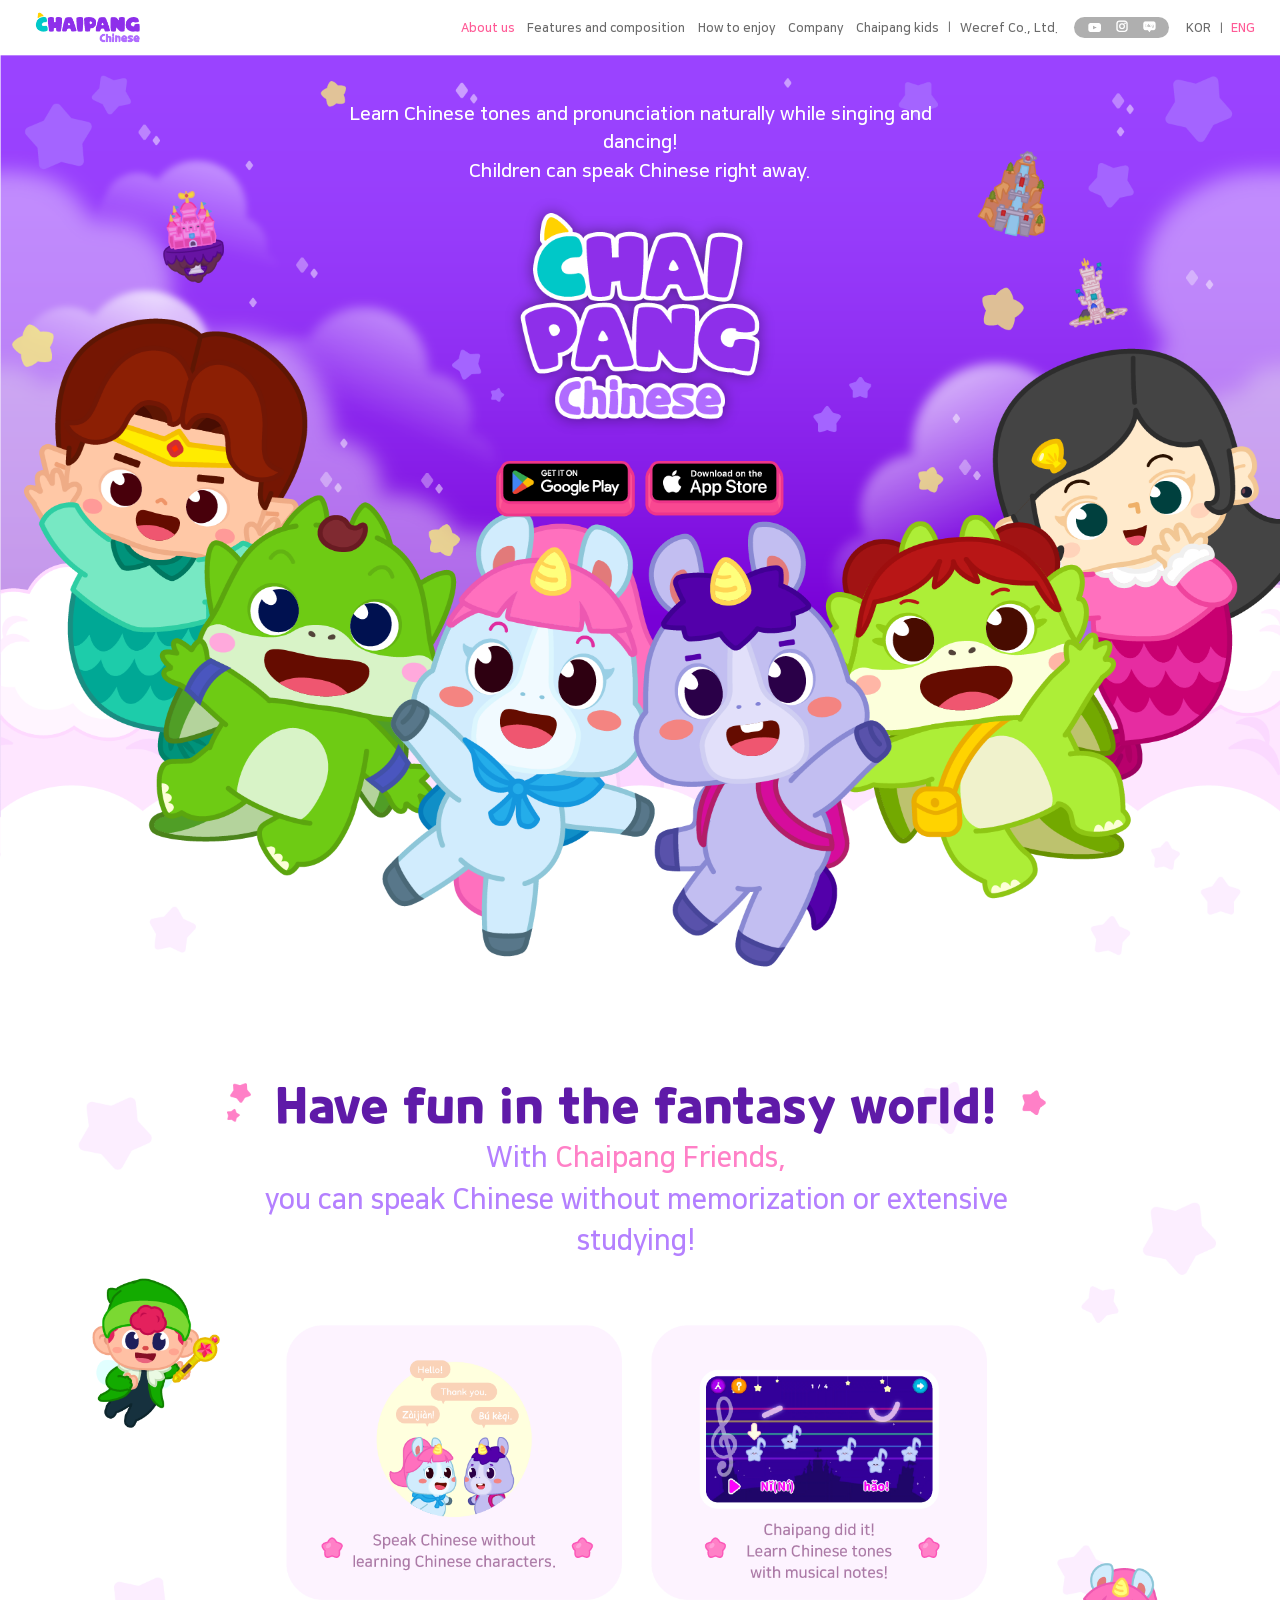
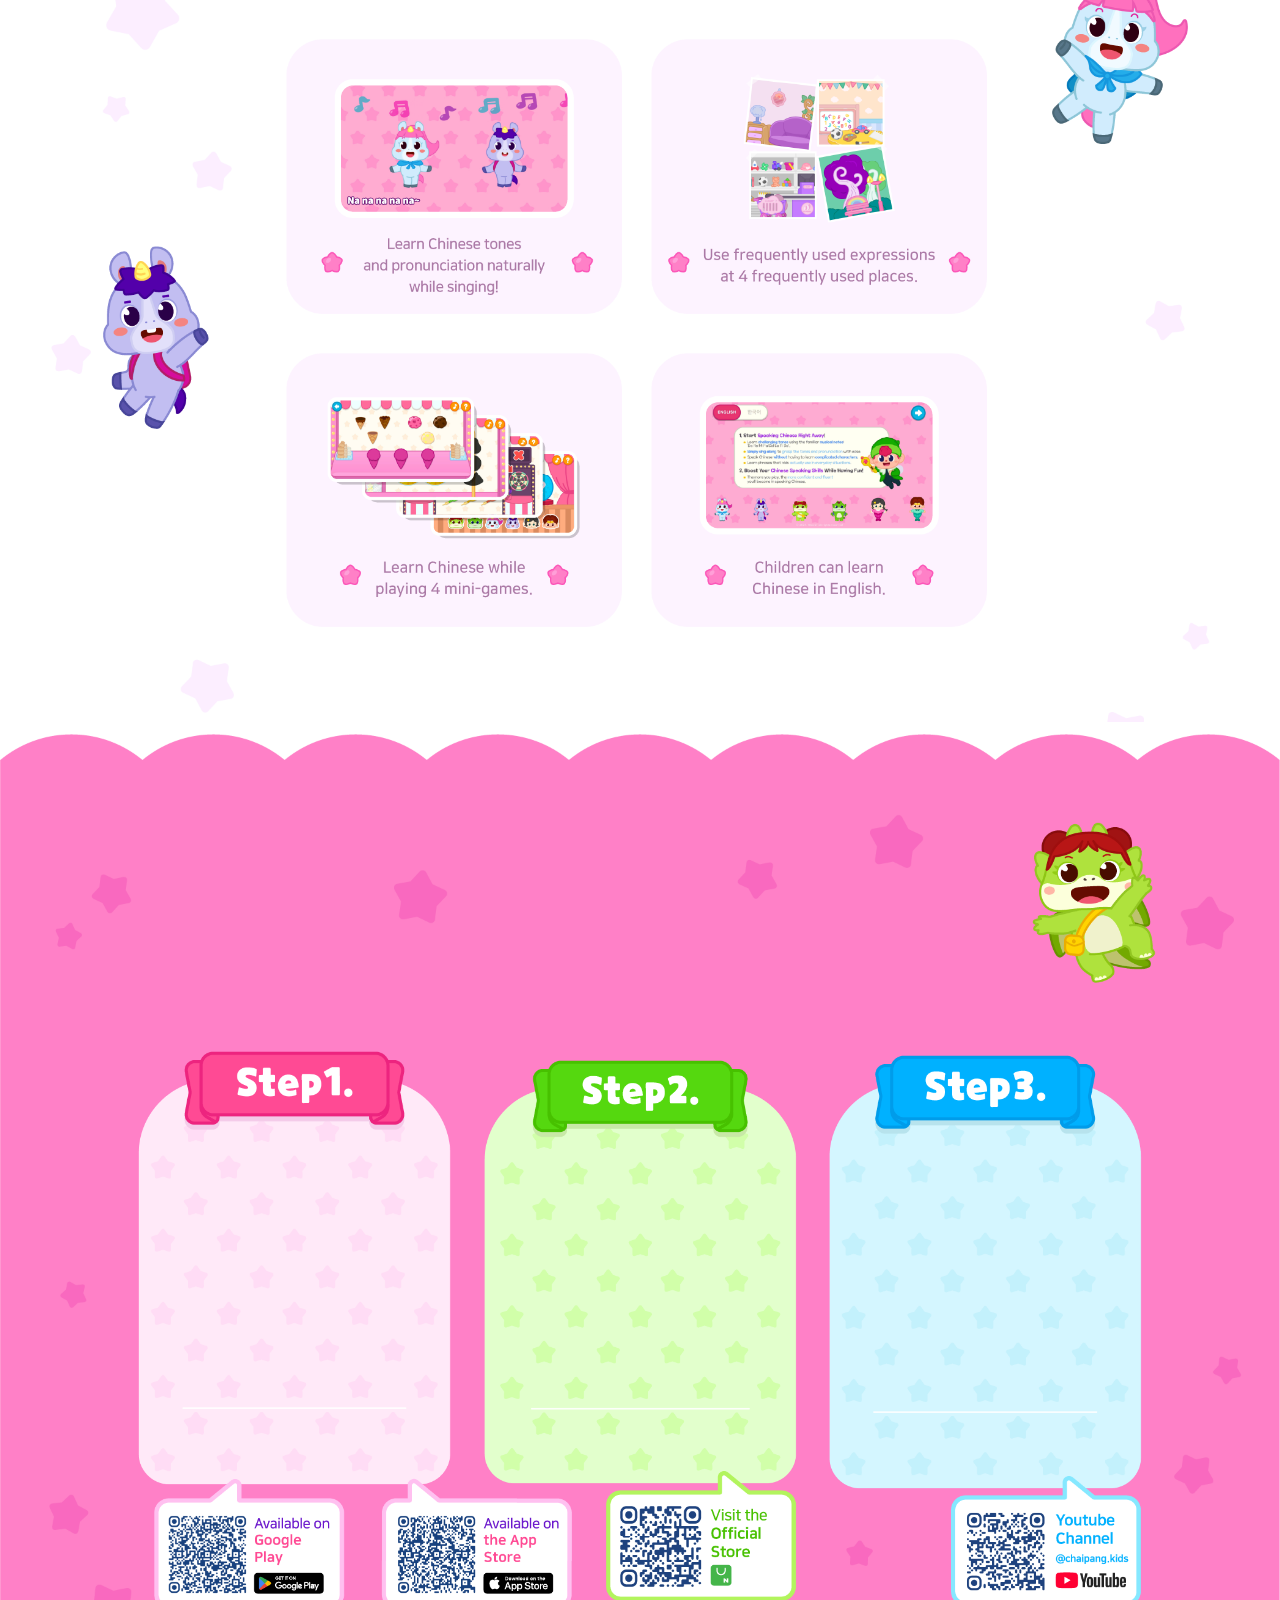
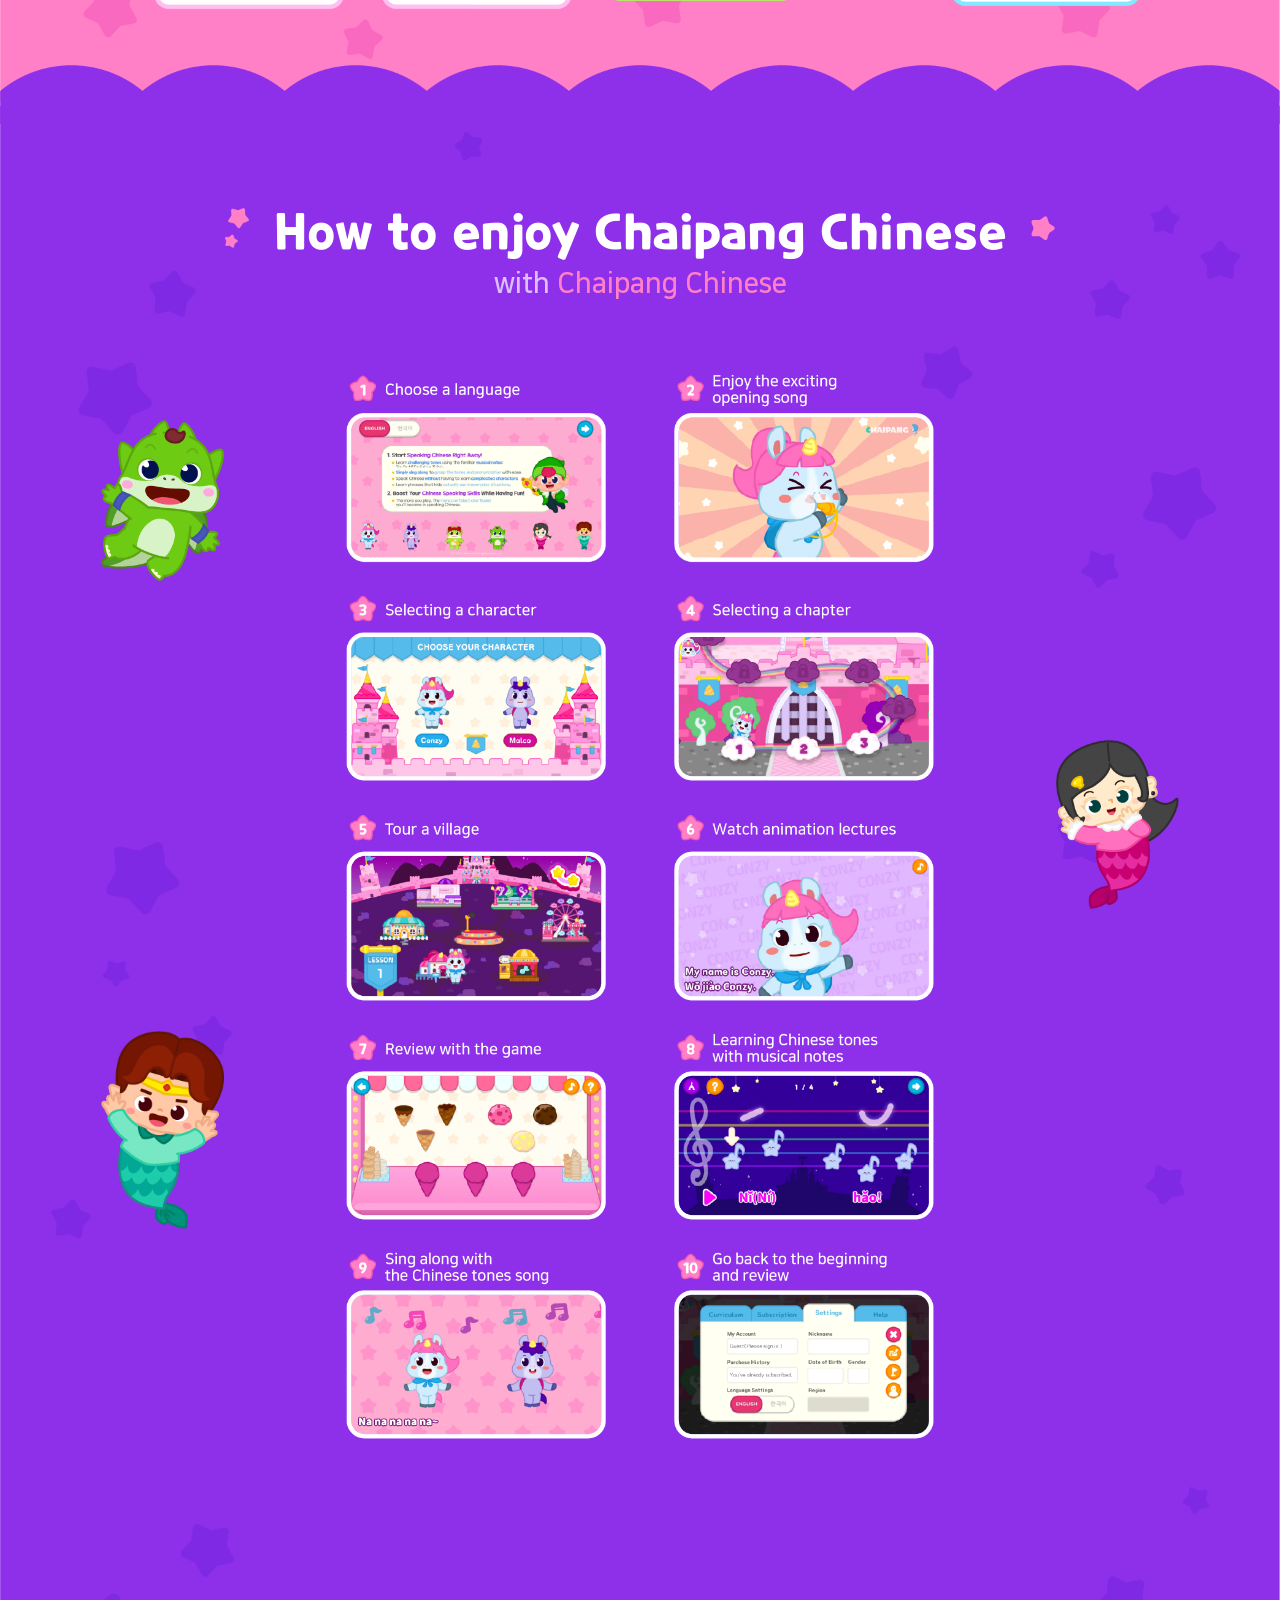
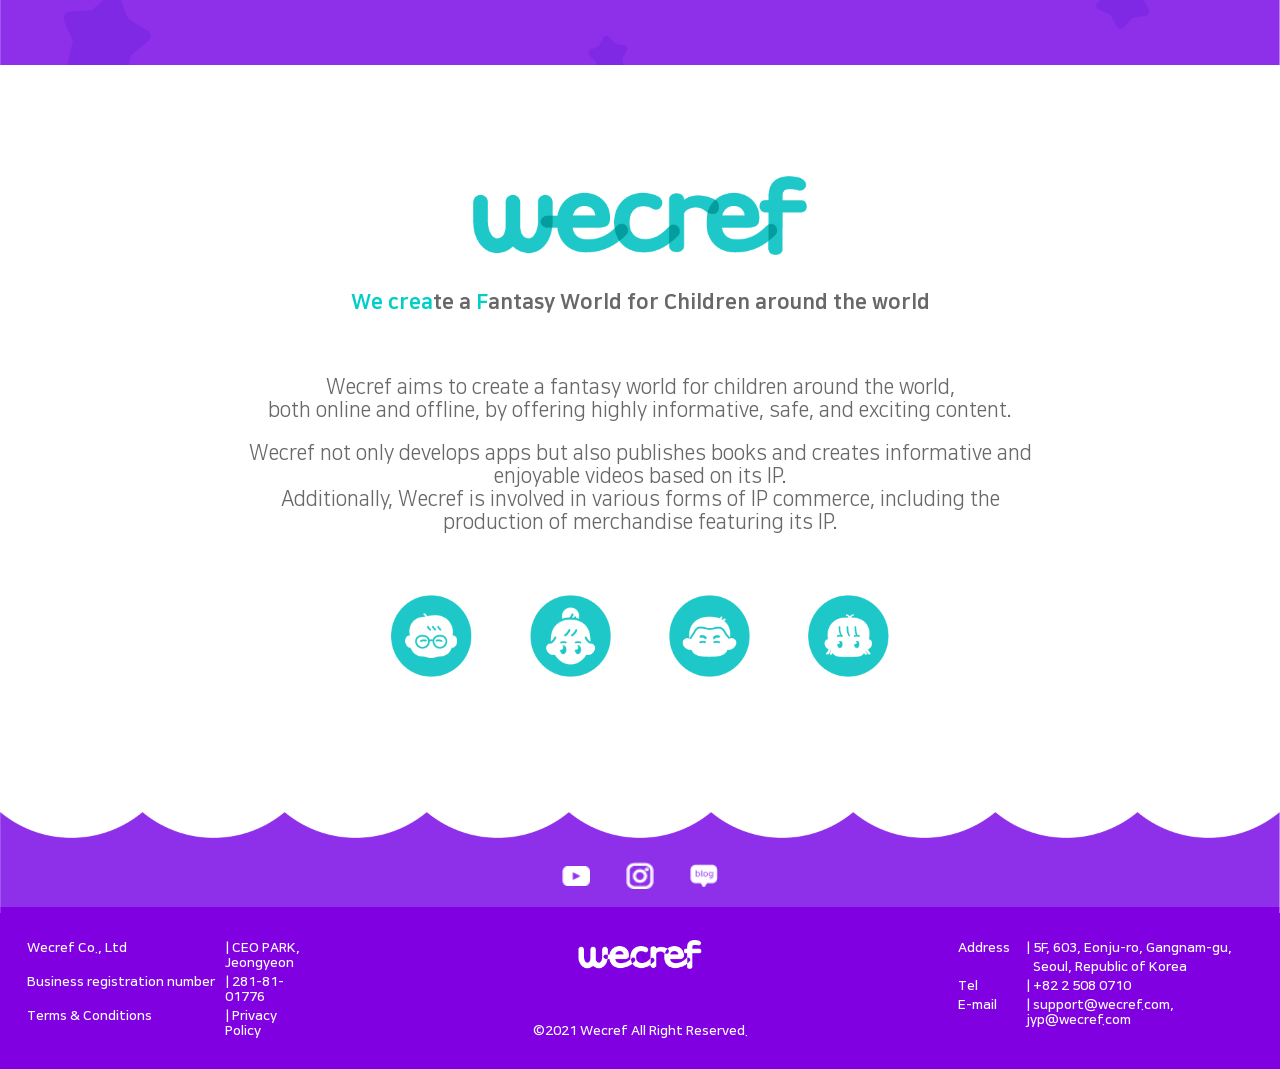
==== en_index.html @ 24b5e849 "[디자인] Step2,3 QR 이미지 추가" ====
<!DOCTYPE html>
<html lang="en">

<head>
  <meta charset="UTF-8">
  <meta name="viewport" content="width=device-width, initial-scale=1.0">
  <meta name="Description"
    content="Chaipang Chinese is a children's educational that children can learn Chinese on their own while playing, singing, and having fun with Chaipang friends in the Fantasy world of Chaipang. Chaipang Chinese allows your child to speak Chinese right away without memorizing and studying. Instead, learn the tone and pronunciation perfectly with songs and notes." />
  <meta name="author" content="K.Moon" />
  <meta name="publisher" content="Wecref" />
  <meta name="generator" content="Visual Studio Code" />
  <meta name="email" content="wecref.dev@gmail.com" />
  <meta name="date" content="2021-05-14T20:34:54+09:00" />
  <meta name="copyright" content="2021 Wecref Co., Ltd." />

  <!-- Open Graph 메타태그 -->
  <meta property="og:url" content="https://chinese.chaipangkids.com/" />
  <meta property="og:title" content="Chaipang Chinese" />
  <meta property="og:image" content="https://chinese.chaipangkids.com/shared/images/chars02.png" />
  <meta property="og:description"
    content="Chaipang Chinese is a children's educational that children can learn Chinese on their own while playing, singing, and having fun with Chaipang friends in the Fantasy world of Chaipang. Chaipang Chinese allows your child to speak Chinese right away without memorizing and studying. Instead, learn the tone and pronunciation perfectly with songs and notes." />
  <meta property="og:site_name" content="Chaipang Chinese" />
  <meta property="og:locale" content="en_US" />
  <meta property="og:image:width" content="1200" />
  <meta property="og:image:height" content="630" />
  <meta property="og:image:alt" content="차이팡 공유 썸네일" />

  <link rel="shortcut icon" type="image/png" href="shared/images/siteLogo.png" />
  <title>Chaipang Chinese</title>

  <link rel="stylesheet" href="./main.css" />
  <script type="module" src="./main.js"></script>
</head>

<body>
  <span id="menu-main"></span>
  <nav>
    <div class="nav-header">
      <a href="/" class="logo">
        <picture>
          <source srcset="./components/nav/images/siteNavLogo_en.webp" type="image/webp">
          <img src="./components/nav/images/siteNavLogo_en.png" alt="위크리프 로고" >
        </picture>
      </a>
      <button class="menu-toggle" aria-label="메뉴 토글">
        <img src="./components/nav/images/menu.svg" alt="메뉴 아이콘" />
      </button>
    </div>
    <div class="nav-body">
      <ul class="nav-menus">
        <li><a href="#menu-main">About us</a></li>
        <li><a href="#menu-features">Features and composition</a></li>
        <li><a href="#menu-how">How to enjoy</a></li>
        <li><a href="#menu-company">Company</a></li>
        <li><a href="https://chaipangkids.com/en_index.html">Chaipang kids</a></li>
        <li><a href="https://wecref.com/en_index.html">Wecref Co., Ltd.</a></li>
      </ul>
      <ul class="social-links">
        <li>
          <a href="https://www.youtube.com/channel/UCpsxCqG0PIUx75o36Si4ptA" target="_blank">
            <picture>
              <source srcset="./shared/images/youtubeLogo.webp" type="image/webp">
              <img src="./shared/images/youtubeLogo.png" alt="유튜브" >
            </picture>
          </a>
        </li>
        <li>
          <a href="https://www.instagram.com/chaipang.kids" target="_blank">
            <picture>
              <source srcset="./shared/images/instagramLogo.webp" type="image/webp">
              <img src="./shared/images/instagramLogo.png" alt="인스타그램" >
            </picture>
          </a>
        </li>
        <li>
          <a href="https://blog.naver.com/chaipang_kids" target="_blank">
            <picture>
              <source srcset="./shared/images/blogLogo.webp" type="image/webp">
              <img src="./shared/images/blogLogo.png" alt="블로그" >
            </picture>
          </a>
        </li>
      </ul>
      <ul class="language-selector">
        <li><a href="kr_index.html">KOR</a></li>
        <li><a href="en_index.html" class="active">ENG</a></li>
      </ul>
    </div>
  </nav>

  <div id="contents-main">
    <picture>
      <source srcset="./components/hero/images/banner_BG.webp" type="image/webp">
      <img src="./components/hero/images/banner_BG.png" alt="배너">
    </picture>
    <div class="info">
      <p class="description">
        Learn Chinese tones and pronunciation naturally while singing and dancing! <br>
        Children can speak Chinese right away.
      </p>
      <img class="bi" src="./components/hero/images/chinese_bi_en.png" alt="Chaipang Chinese">
      <div class="stores">
        <a href="https://play.google.com/store/apps/details?id=com.wecref.chaipang.chinese&hl=en&gl=kr" target="_blank">
          <picture>
            <source srcset="./components/hero/images/button_GooglePlay.webp" type="image/webp">
            <img src="./components/hero/images/button_GooglePlay.png" alt="구글 스토어 이미지">
          </picture>
        </a>
        <a href="https://apps.apple.com/us/app/%EC%B0%A8%EC%9D%B4%ED%8C%A1-%EC%A4%91%EA%B5%AD%EC%96%B4/id1570555582"
          target="_blank">
          <picture>
            <source srcset="./components/hero/images/button_AppStore.webp" type="image/webp">
            <img src="./components/hero/images/button_AppStore.png" alt="애플 스토어 이미지">
          </picture>
        </a>
      </div>
    </div>
  </div>


  <span id="menu-features"></span>
  <div class="contents-card">
    <picture class="bg">
      <source srcset="./components/section-features/images/BG_1.webp" type="image/webp">
      <img src="./components/section-features/images/BG_1.png" alt="배경">
    </picture>
    <div class="deco">
      <picture>
        <source srcset="./components/section-features/images/mico.webp" type="image/webp">
        <img src="./components/section-features/images/mico.png" alt="미코 이미지" class="mico">
      </picture>
      <picture>
        <source srcset="./components/section-features/images/malco.webp" type="image/webp">
        <img src="./components/section-features/images/malco.png" alt="말코 이미지" class="malco">
      </picture>
    </div>
    <div class="main">
      <div class="titleStar">
        <picture>
          <source srcset="./shared/images/pinkStar02.webp" type="image/webp">
          <img src="./shared/images/pinkStar02.png" alt="별 이미지" class="star">
        </picture>
        <h1 class="title indigoTxt">Have fun in the fantasy world!</h1>
        <picture>
          <source srcset="./shared/images/pinkStar01.webp" type="image/webp">
          <img src="./shared/images/pinkStar01.png" alt="별 이미지" class="star">
        </picture>
      </div>
      <div class="description mediumpurpleTxt">
        <p>
          With <span class="hotpinkTxt">Chaipang Friends,</span><br>
          you can speak Chinese without memorization or extensive studying!
        </p>
      </div>
      <div class="tutorial">
        <picture>
          <source srcset="./components/section-features/images/chaipang_friends_1_en.webp" type="image/webp">
          <img src="./components/section-features/images/chaipang_friends_1_en.png" alt="Chaipang Friends">
        </picture>
        <picture>
          <source srcset="./components/section-features/images/chaipang_friends_2_en.webp" type="image/webp">
          <img src="./components/section-features/images/chaipang_friends_2_en.png" alt="Chaipang Friends">
        </picture>
        <picture>
          <source srcset="./components/section-features/images/chaipang_friends_3_en.webp" type="image/webp">
          <img src="./components/section-features/images/chaipang_friends_3_en.png" alt="Chaipang Friends">
        </picture>
        <picture>
          <source srcset="./components/section-features/images/chaipang_friends_4_en.webp" type="image/webp">
          <img src="./components/section-features/images/chaipang_friends_4_en.png" alt="Chaipang Friends">
        </picture>
        <picture>
          <source srcset="./components/section-features/images/chaipang_friends_5_en.webp" type="image/webp">
          <img src="./components/section-features/images/chaipang_friends_5_en.png" alt="Chaipang Friends">
        </picture>
        <picture>
          <source srcset="./components/section-features/images/chaipang_friends_6_en.webp" type="image/webp">
          <img src="./components/section-features/images/chaipang_friends_6_en.png" alt="Chaipang Friends">
        </picture>
      </div>
    </div>
    <div class="deco">
      <picture>
        <source srcset="./shared/images/conzy.webp" type="image/webp">
        <img src="./shared/images/conzy.png" alt="콘지 이미지" class="conzy">
      </picture>
    </div>
  </div>


  <div class="contents-card studyBook">
    <picture>
      <source srcset="./components/section-studyBook/images/BG_2.webp" type="image/webp">
      <img src="./components/section-studyBook/images/BG_2.png" alt="배경">
    </picture>
    <div class="main">
      <picture>
        <source srcset="./components/section-how/images/dora.webp" type="image/webp">
        <img src="./components/section-how/images/dora.png" alt="도라 이미지" class="dora">
      </picture>
      <div class="tutorial">
        <div class="step-col">
          <picture>
            <source srcset="./components/section-studyBook/images/Step1.webp" type="image/webp">
            <img src="./components/section-studyBook/images/Step1.png" alt="Step 1">
          </picture>
          <div class="qr-row">
            <picture>
              <source srcset="./components/section-studyBook/images/step1_qr_1_en.webp" type="image/webp">
              <img src="./components/section-studyBook/images/step1_qr_1_en.png" alt="QR 1">
            </picture>
            <picture>
              <source srcset="./components/section-studyBook/images/step1_qr_2_en.webp" type="image/webp">
              <img src="./components/section-studyBook/images/step1_qr_2_en.png" alt="QR 2">
            </picture>
          </div>
        </div>
        <div class="step-col">
          <picture>
            <source srcset="./components/section-studyBook/images/Step2.webp" type="image/webp">
            <img src="./components/section-studyBook/images/Step2.png" alt="Step 2">
          </picture>
          <picture>
            <source srcset="./components/section-studyBook/images/step2_qr_en.webp" type="image/webp">
            <img src="./components/section-studyBook/images/step2_qr_en.png" alt="QR">
          </picture>
        </div>
        <div class="step-col">
          <picture>
            <source srcset="./components/section-studyBook/images/Step3.webp" type="image/webp">
            <img src="./components/section-studyBook/images/Step3.png" alt="Step 3">
          </picture>
          <picture>
            <source srcset="./components/section-studyBook/images/step3_qr_en.webp" type="image/webp">
            <img src="./components/section-studyBook/images/step3_qr_en.png" alt="QR">
          </picture>
        </div>
      </div>
    </div>
  </div>

  <span id="menu-how"></span>
  <div class="contents-card how">
    <picture class="bg">
      <source srcset="./components/section-how/images/BG_3.webp" type="image/webp">
      <img src="./components/section-how/images/BG_3.png" alt="배경">
    </picture>
    <div class="deco">
      <picture>
        <source srcset="./components/section-how/images/gon.webp" type="image/webp">
        <img src="./components/section-how/images/gon.png" alt="곤 이미지" class="gon">
      </picture>
      <picture>
        <source srcset="./components/section-friends/images/finn.webp" type="image/webp">
        <img src="./components/section-friends/images/finn.png" alt="finn 이미지" class="finn">
      </picture>
    </div>
    <div class="main">
      <div class="titleStar">
        <picture>
          <source srcset="./shared/images/pinkStar02.webp" type="image/webp">
          <img src="./shared/images/pinkStar02.png" alt="별 이미지" class="star">
        </picture>
        <h1 class="title indigoTxt">How to enjoy Chaipang Chinese</h1>
        <picture>
          <source srcset="./shared/images/pinkStar01.webp" type="image/webp">
          <img src="./shared/images/pinkStar01.png" alt="별 이미지" class="star">
        </picture>
      </div>
      <div class="description plumTxt">
        <p>
          with <span class="hotpinkTxt">Chaipang Chinese</span>
        </p>
      </div>
      <div class="tutorial">
        <picture>
          <source srcset="./components/section-how/images/how_to_1_en.webp" type="image/webp">
          <img src="./components/section-how/images/how_to_1_en.png" alt="튜토리얼 이미지">
        </picture>
        <picture>
          <source srcset="./components/section-how/images/how_to_2_en.webp" type="image/webp">
          <img src="./components/section-how/images/how_to_2_en.png" alt="튜토리얼 이미지">
        </picture>
        <picture>
          <source srcset="./components/section-how/images/how_to_3_en.webp" type="image/webp">
          <img src="./components/section-how/images/how_to_3_en.png" alt="튜토리얼 이미지">
        </picture>
        <picture>
          <source srcset="./components/section-how/images/how_to_4_en.webp" type="image/webp">
          <img src="./components/section-how/images/how_to_4_en.png" alt="튜토리얼 이미지">
        </picture>
        <picture>
          <source srcset="./components/section-how/images/how_to_5_en.webp" type="image/webp">
          <img src="./components/section-how/images/how_to_5_en.png" alt="튜토리얼 이미지">
        </picture>
        <picture>
          <source srcset="./components/section-how/images/how_to_6_en.webp" type="image/webp">
          <img src="./components/section-how/images/how_to_6_en.png" alt="튜토리얼 이미지">
        </picture>
        <picture>
          <source srcset="./components/section-how/images/how_to_7_en.webp" type="image/webp">
          <img src="./components/section-how/images/how_to_7_en.png" alt="튜토리얼 이미지">
        </picture>
        <picture>
          <source srcset="./components/section-how/images/how_to_8_en.webp" type="image/webp">
          <img src="./components/section-how/images/how_to_8_en.png" alt="튜토리얼 이미지">
        </picture>
        <picture>
          <source srcset="./components/section-how/images/how_to_9_en.webp" type="image/webp">
          <img src="./components/section-how/images/how_to_9_en.png" alt="튜토리얼 이미지">
        </picture>
        <picture>
          <source srcset="./components/section-how/images/how_to_10_en.webp" type="image/webp">
          <img src="./components/section-how/images/how_to_10_en.png" alt="튜토리얼 이미지">
        </picture>
      </div>
    </div>
    <div class="deco">
      <picture>
        <source srcset="./components/section-how/images/gabi.webp" type="image/webp">
        <img src="./components/section-how/images/gabi.png" alt="가비 이미지" class="gabi">
      </picture>
    </div>
  </div>



  <span id="menu-company"></span>
  <div class="wecref dimgrayTxt">
    <div class="title">
      <picture>
        <source srcset="./components/section-company/images/wecrefLogo01.webp" type="image/webp">
        <img src="./components/section-company/images/wecrefLogo01.png" alt="위크리프 로고">
      </picture>
      <p><span class="darkturquoiseTxt">We crea</span>te a <span class="darkturquoiseTxt">F</span>antasy
        World for
        Children around the world</p>
    </div>
    <div class="description">
      <p>
        Wecref aims to create a fantasy world for children around the world, <br>
        both online and offline, by offering highly informative, safe, and exciting content.
      </p>
      <p>
        Wecref not only develops apps but also publishes books and creates informative and <br>
        enjoyable videos based on its IP.
      </p>
      <p>
        Additionally, Wecref is involved in various forms of IP commerce, including the <br>
        production of merchandise featuring its IP.
      </p>
    </div>
    <div class="staff">
      <picture>
        <source srcset="./components/section-company/images/icon_04_hy.webp" type="image/webp">
        <img src="./components/section-company/images/icon_04_hy.png" alt="icon">
      </picture>
      <picture>
        <source srcset="./components/section-company/images/icon_01_jy.webp" type="image/webp">
        <img src="./components/section-company/images/icon_01_jy.png" alt="icon">
      </picture>
      <picture>
        <source srcset="./components/section-company/images/icon_02_kr.webp" type="image/webp">
        <img src="./components/section-company/images/icon_02_kr.png" alt="icon">
      </picture>
      <picture>
        <source srcset="./components/section-company/images/icon_03_is.webp" type="image/webp">
        <img src="./components/section-company/images/icon_03_is.png" alt="icon">
      </picture>
    </div>
  </div>

  <footer>
    <picture class="bg">
      <source srcset="./components/footer/images/BG_4.webp" type="image/webp">
      <img src="./components/footer/images/BG_4.png" alt="배경">
    </picture>
    <ul class="footer-links">
      <li>
        <a href="https://www.youtube.com/channel/UCpsxCqG0PIUx75o36Si4ptA" target="_blank">
          <picture>
            <source srcset="./shared/images/youtubeLogo.webp" type="image/webp">
            <img src="./shared/images/youtubeLogo.png" alt="유튜브 채널" />
          </picture>
        </a>
      </li>
      <li>
        <a href="https://www.instagram.com/chaipang.kids" target="_blank">
          <picture>
            <source srcset="./shared/images/instagramLogo.webp" type="image/webp">
            <img src="./shared/images/instagramLogo.png" alt="인스타그램 페이지" />
          </picture>
        </a>
      </li>
      <li>
        <a href="https://blog.naver.com/chaipang_kids" target="_blank">
          <picture>
            <source srcset="./shared/images/blogLogo.webp" type="image/webp">
            <img src="./shared/images/blogLogo.png" alt="네이버 블로그" />
          </picture>
        </a>
      </li>
    </ul>
    <div class="footer-info">
      <ul class="info-list">
        <li><span>Wecref Co., Ltd</span><span>| CEO PARK, Jeongyeon</span></li>
        <li><span>Business registration number</span><span>| 281-81-01776</span></li>
        <li><span>Terms & Conditions</span><span>| Privacy Policy</span></li>
      </ul>
      <ul class="info-list">
        <li>
          <picture>
            <source srcset="./components/footer/images/wecrefLogo.webp" type="image/webp">
            <img src="./components/footer/images/wecrefLogo.png" alt="위크리프 로고" />
          </picture>
        </li>
        <li>©2021 Wecref All Right Reserved.</li>
      </ul>
      <ul class="info-list">
        <li><span>Address</span><span>| 5F, 603, Eonju-ro, Gangnam-gu,</span></li>
        <li><span></span><span><span class="pipe">|</span> Seoul, Republic of Korea</span></li>
        <li><span>Tel</span><span>| +82 2 508 0710</span></li>
        <li><span>E-mail</span><span>| support@wecref.com, jyp@wecref.com</span></li>
      </ul>
    </div>
  </footer>
</body>

</html>
---- main.css ----
@charset "UTF-8";
@import url(shared/Font.css);
@import url(shared/Base.css);
@import url(components/nav/Nav.css);
@import url(components/hero/Hero.css);
@import url(components/section-features/Features.css);
@import url(components/section-how/How.css);
@import url(components/section-studyBook/StudyBook.css);
@import url(components/section-friends/Friends.css);
@import url(components/section-company/Company.css);
@import url(components/footer/Footer.css);
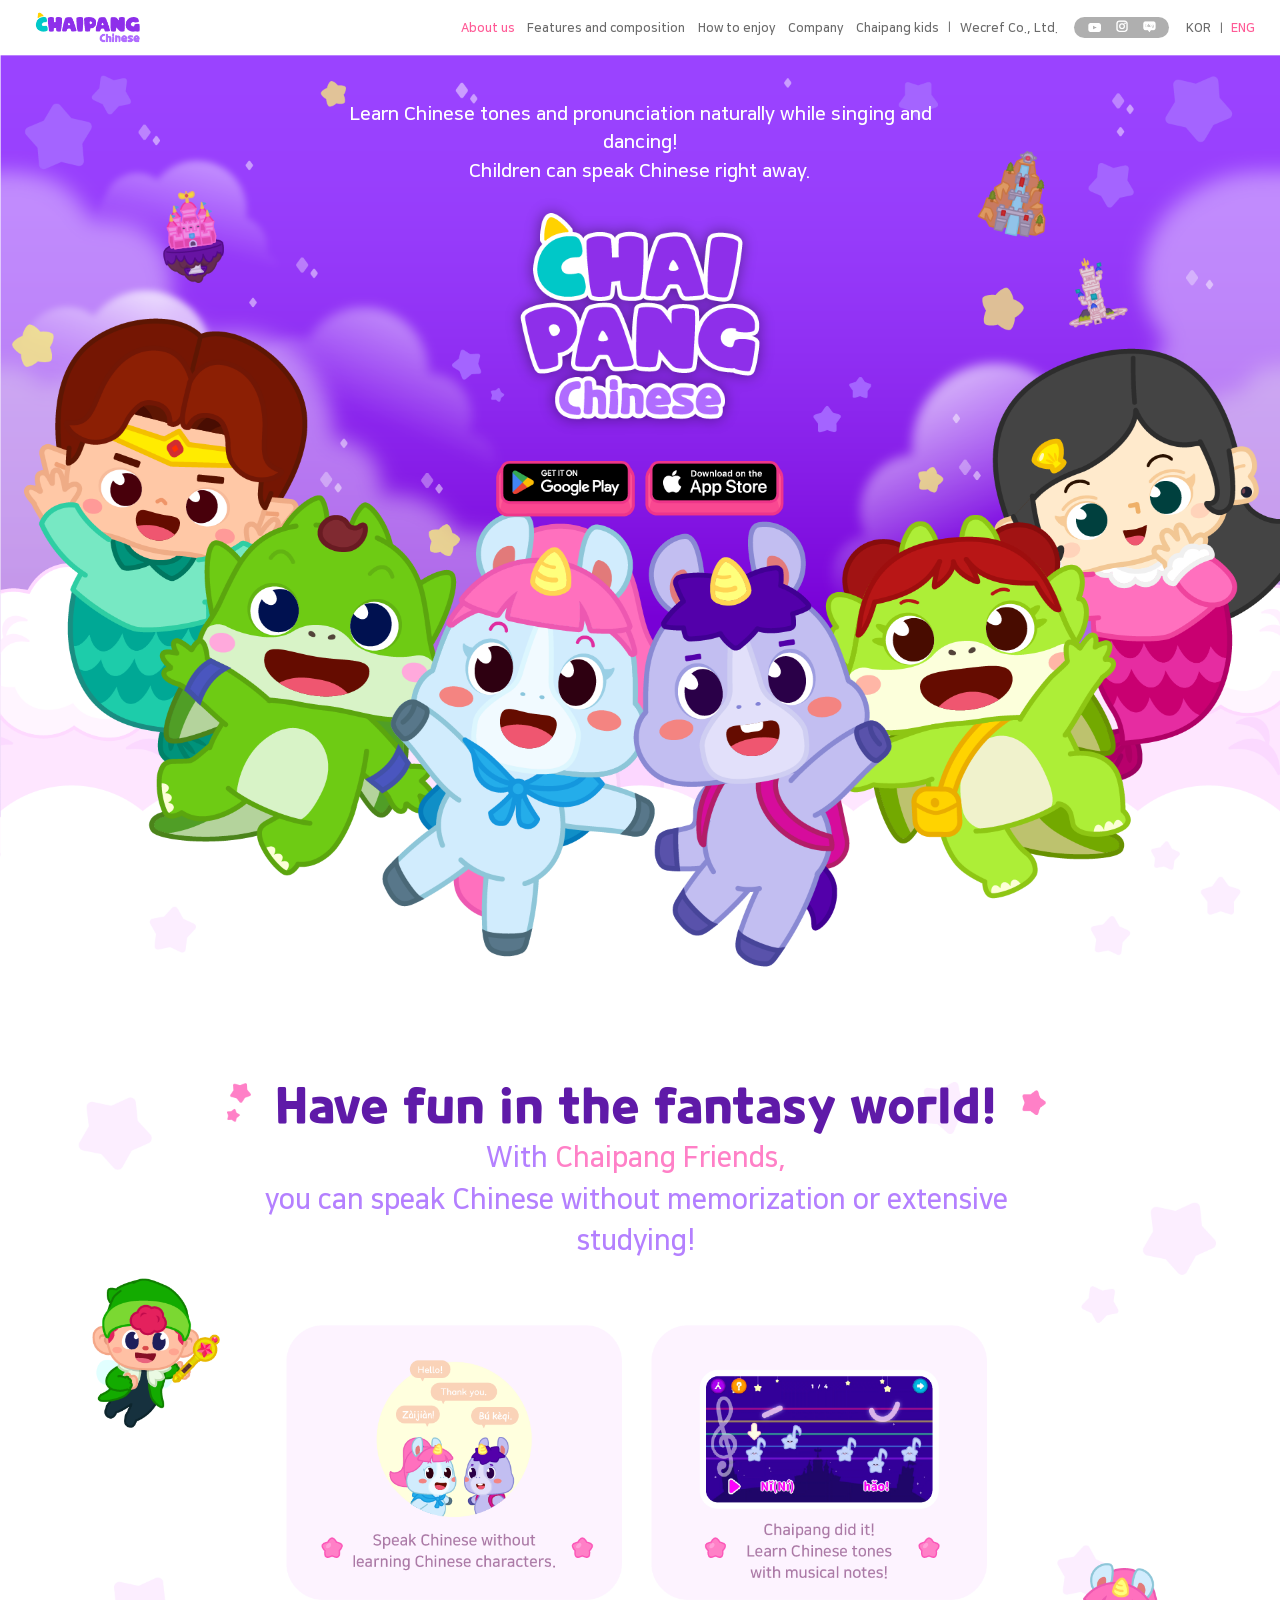
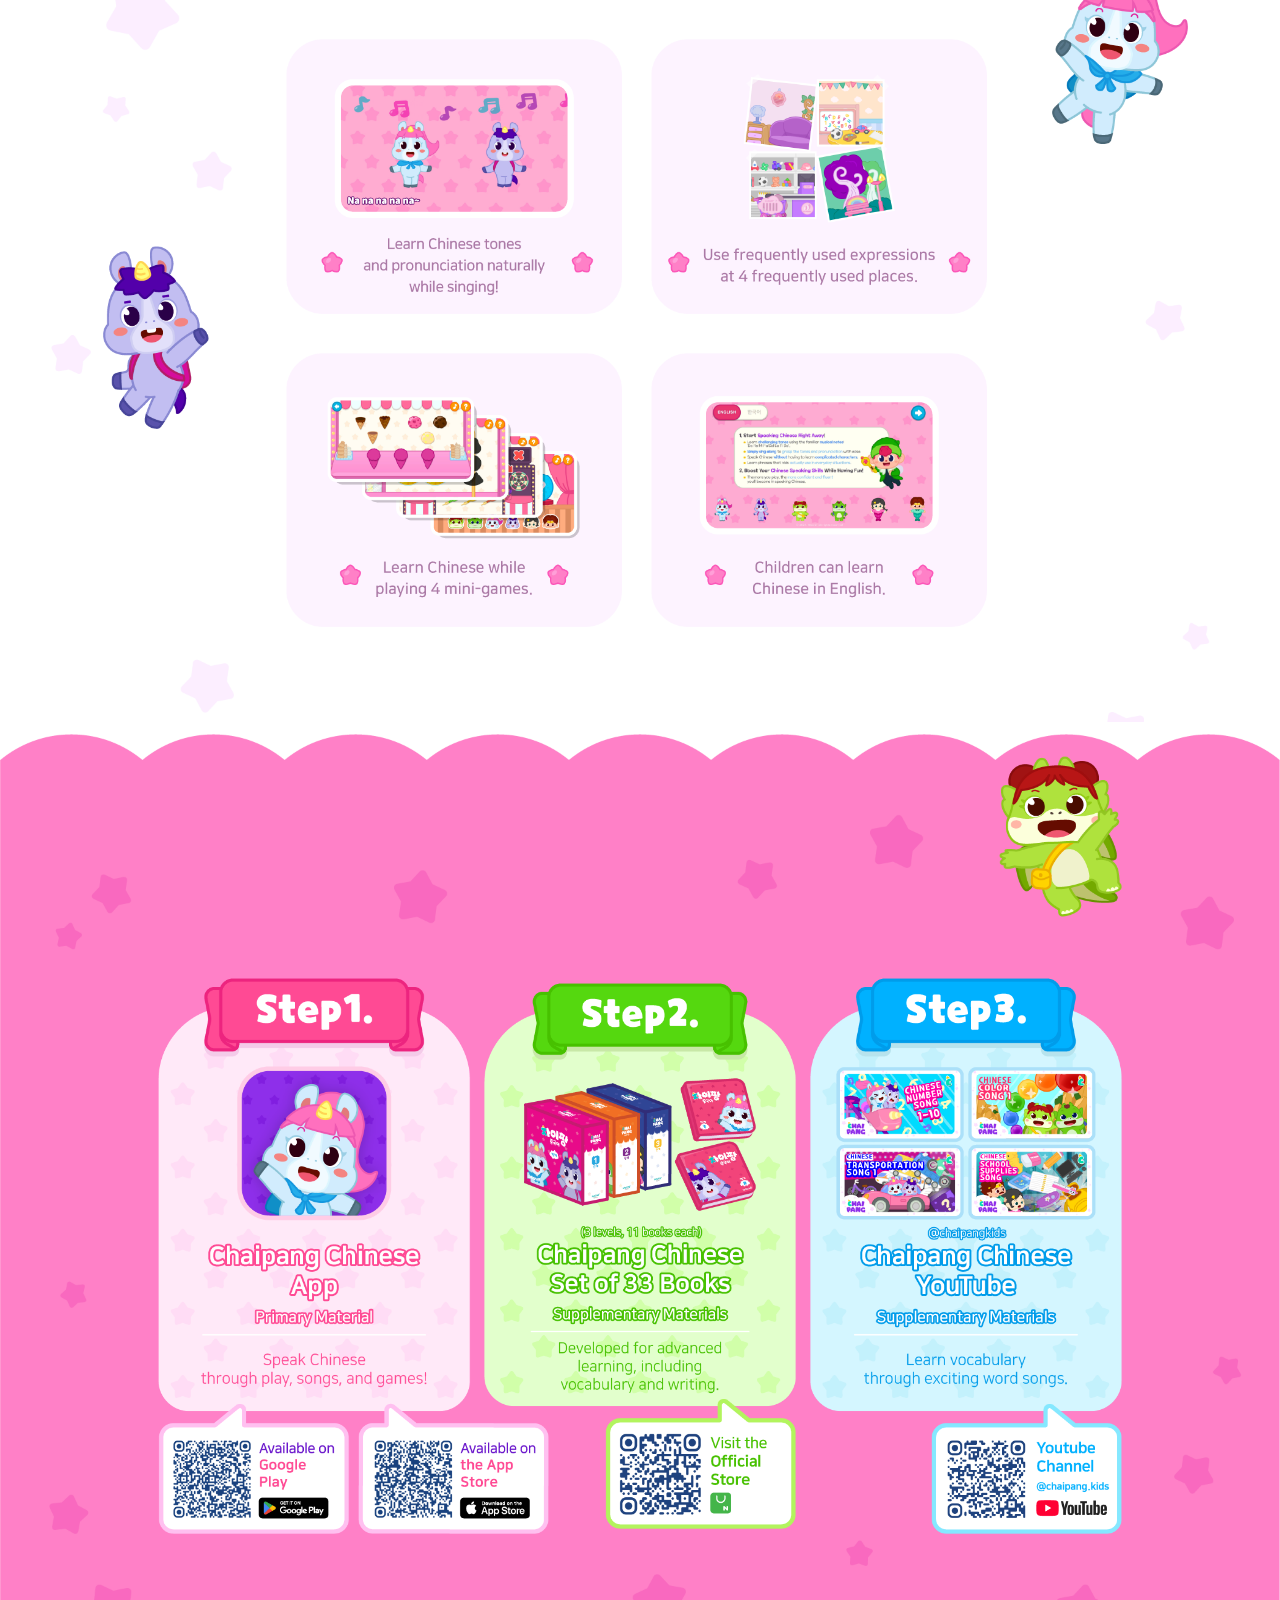
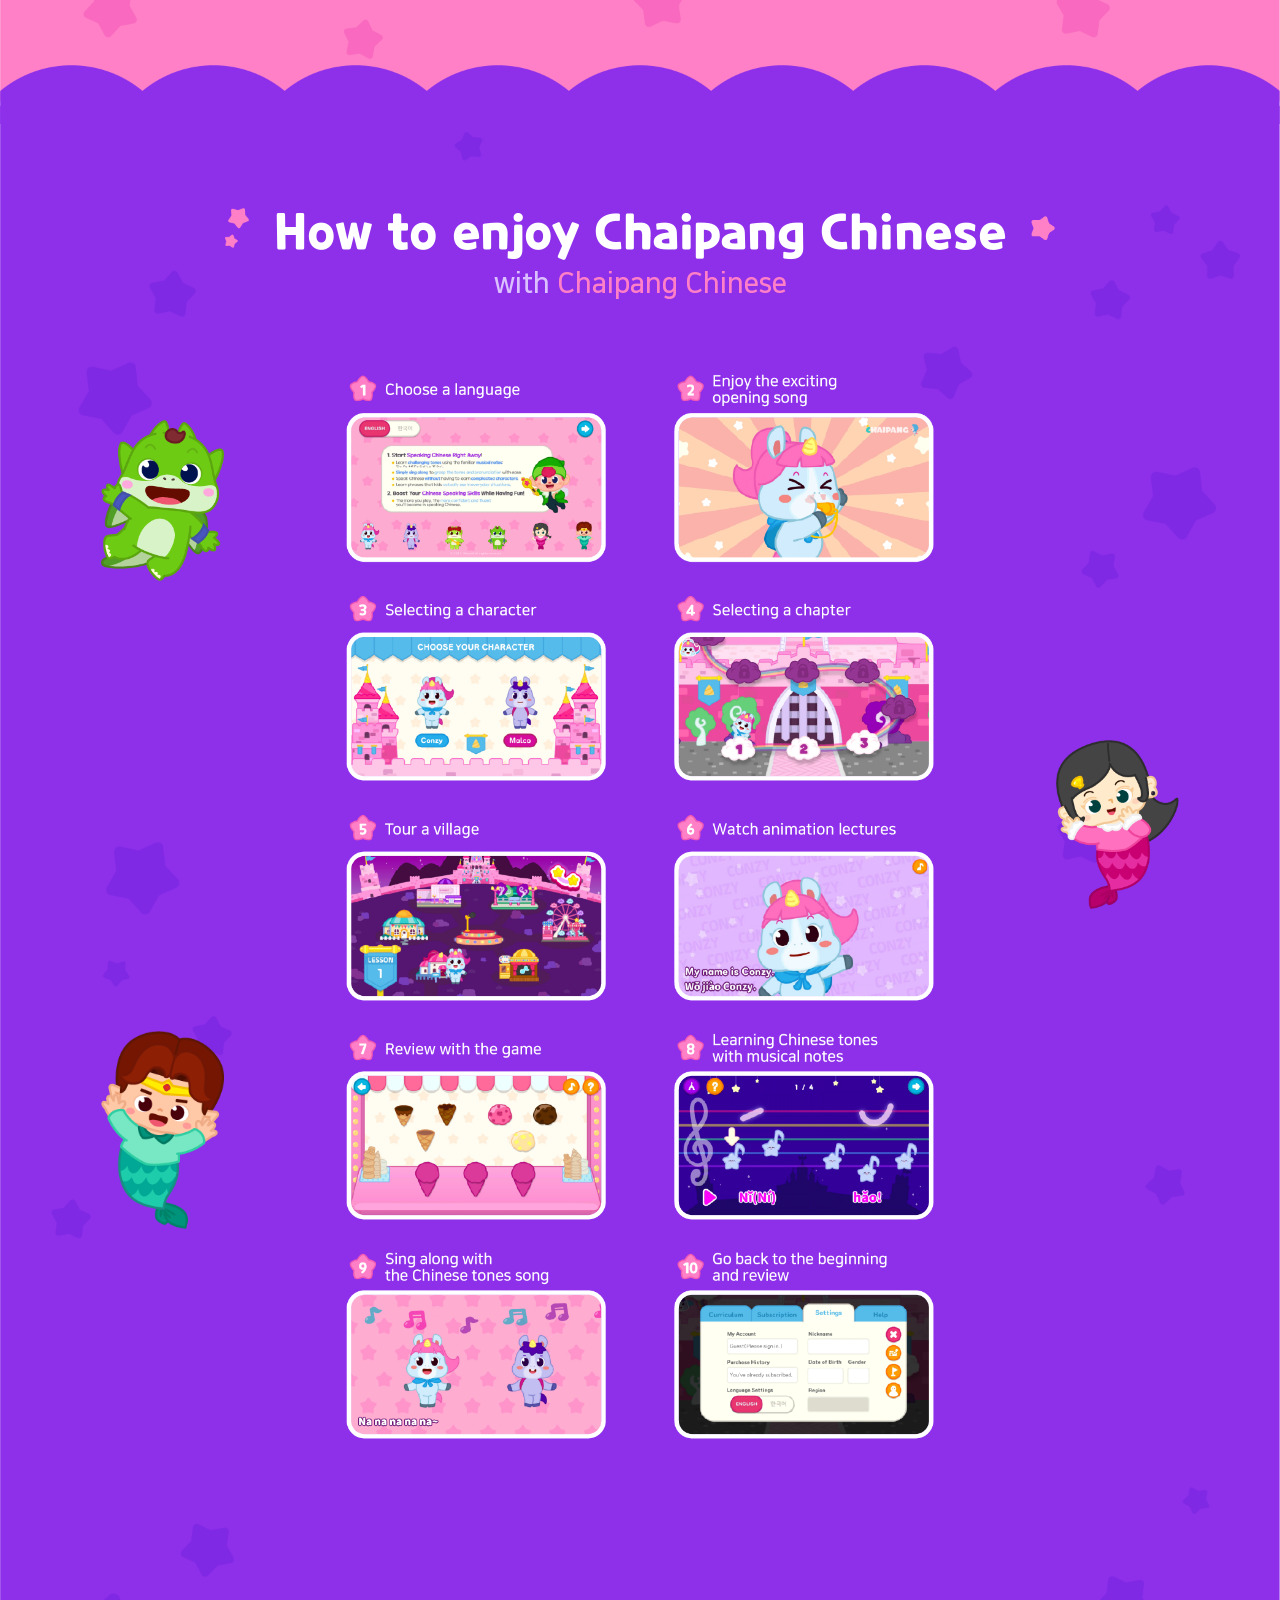
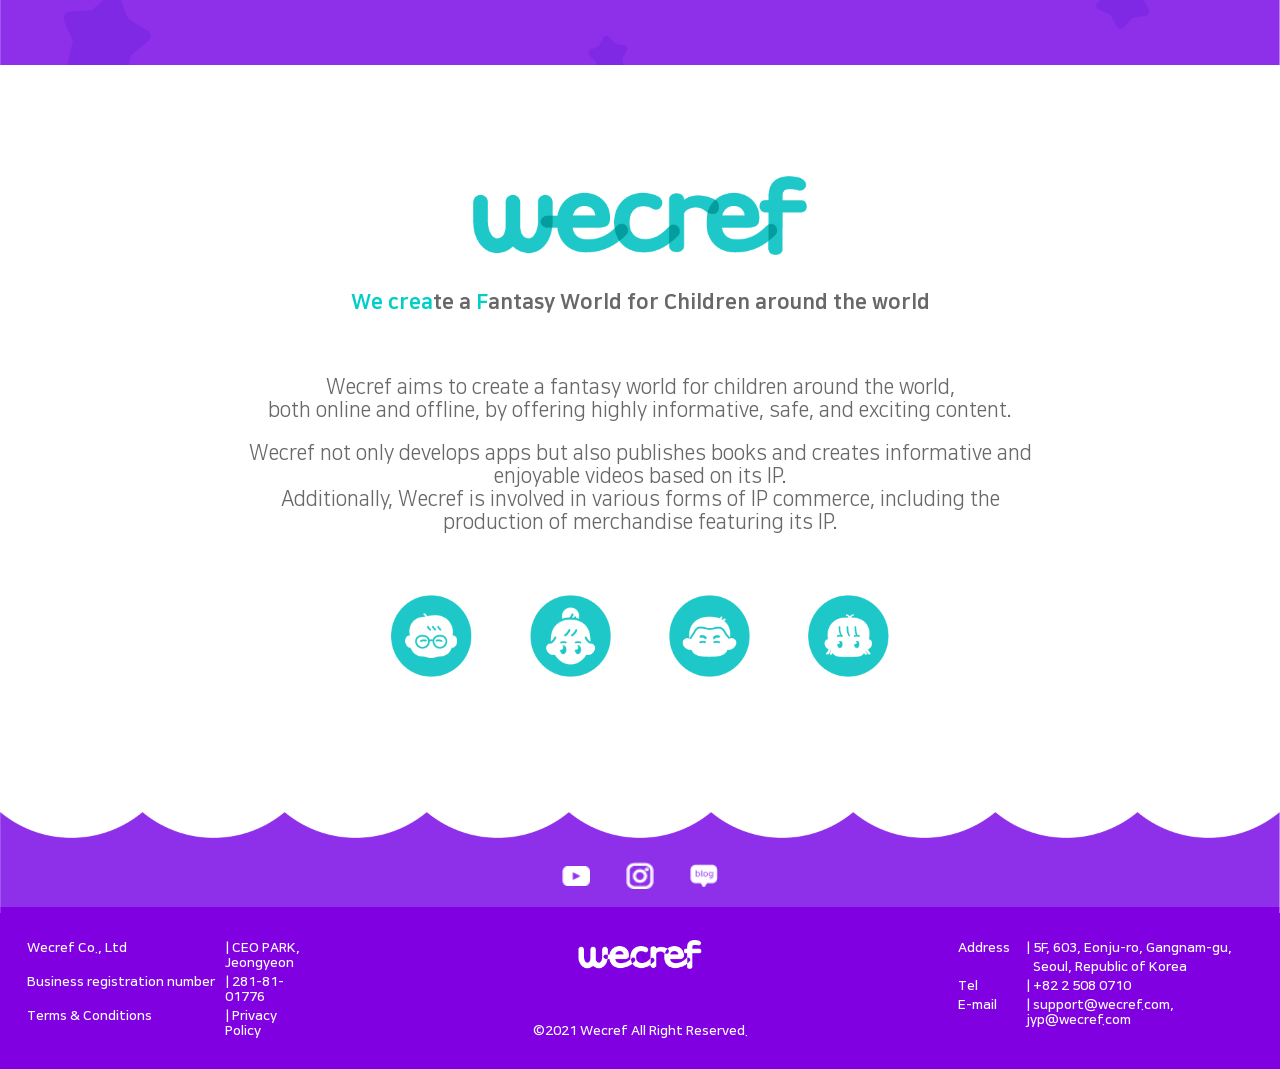
==== commit 345ccdf2: "[디자인] studyBook 레이아웃 정렬 개선" ====
--- a/en_index.html
+++ b/en_index.html
@@ -200,10 +200,16 @@
       </picture>
       <div class="tutorial">
         <div class="step-col">
-          <picture>
-            <source srcset="./components/section-studyBook/images/Step1.webp" type="image/webp">
-            <img src="./components/section-studyBook/images/Step1.png" alt="Step 1">
-          </picture>
+          <div class="step-img">
+            <picture>
+              <source srcset="./components/section-studyBook/images/Step1.webp" type="image/webp">
+              <img src="./components/section-studyBook/images/Step1.png" alt="Step 1">
+            </picture>
+            <picture>
+              <source srcset="./components/section-studyBook/images/Step1_en.webp" type="image/webp">
+              <img src="./components/section-studyBook/images/Step1_en.png" alt="Step 1">
+            </picture>
+          </div>
           <div class="qr-row">
             <picture>
               <source srcset="./components/section-studyBook/images/step1_qr_1_en.webp" type="image/webp">
@@ -216,24 +222,40 @@
           </div>
         </div>
         <div class="step-col">
-          <picture>
-            <source srcset="./components/section-studyBook/images/Step2.webp" type="image/webp">
-            <img src="./components/section-studyBook/images/Step2.png" alt="Step 2">
-          </picture>
-          <picture>
-            <source srcset="./components/section-studyBook/images/step2_qr_en.webp" type="image/webp">
-            <img src="./components/section-studyBook/images/step2_qr_en.png" alt="QR">
-          </picture>
+          <div class="step-img">
+            <picture>
+              <source srcset="./components/section-studyBook/images/Step2.webp" type="image/webp">
+              <img src="./components/section-studyBook/images/Step2.png" alt="Step 2">
+            </picture>
+            <picture>
+              <source srcset="./components/section-studyBook/images/Step2_en.webp" type="image/webp">
+              <img src="./components/section-studyBook/images/Step2_en.png" alt="Step 2">
+            </picture>
+          </div>
+          <div class="qr-row">
+            <picture>
+              <source srcset="./components/section-studyBook/images/step2_qr_en.webp" type="image/webp">
+              <img src="./components/section-studyBook/images/step2_qr_en.png" alt="QR">
+            </picture>
+          </div>
         </div>
         <div class="step-col">
-          <picture>
-            <source srcset="./components/section-studyBook/images/Step3.webp" type="image/webp">
-            <img src="./components/section-studyBook/images/Step3.png" alt="Step 3">
-          </picture>
-          <picture>
-            <source srcset="./components/section-studyBook/images/step3_qr_en.webp" type="image/webp">
-            <img src="./components/section-studyBook/images/step3_qr_en.png" alt="QR">
-          </picture>
+          <div class="step-img">
+            <picture>
+              <source srcset="./components/section-studyBook/images/Step3.webp" type="image/webp">
+              <img src="./components/section-studyBook/images/Step3.png" alt="Step 3">
+            </picture>
+            <picture>
+              <source srcset="./components/section-studyBook/images/Step3_en.webp" type="image/webp">
+              <img src="./components/section-studyBook/images/Step3_en.png" alt="Step 3">
+            </picture>
+          </div>
+          <div class="qr-row">
+            <picture>
+              <source srcset="./components/section-studyBook/images/step3_qr_en.webp" type="image/webp">
+              <img src="./components/section-studyBook/images/step3_qr_en.png" alt="QR">
+            </picture>
+          </div>
         </div>
       </div>
     </div>
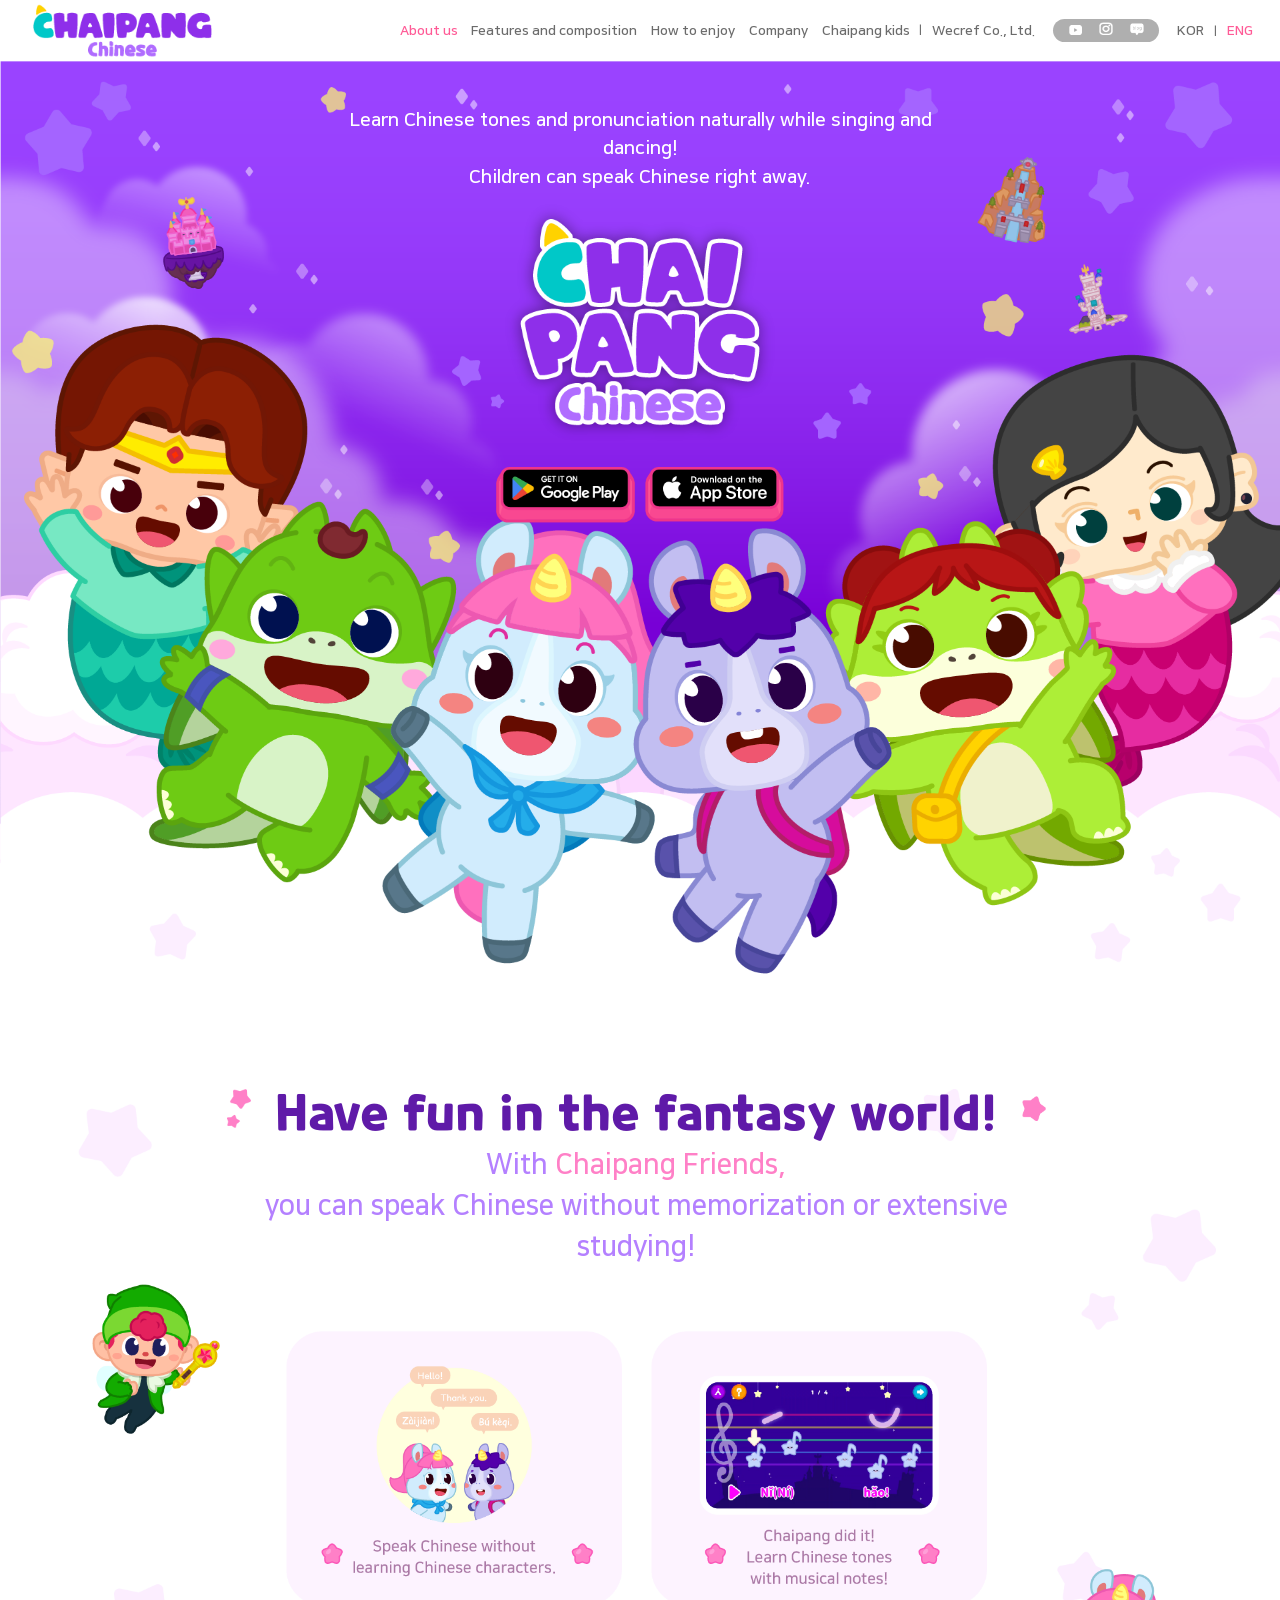
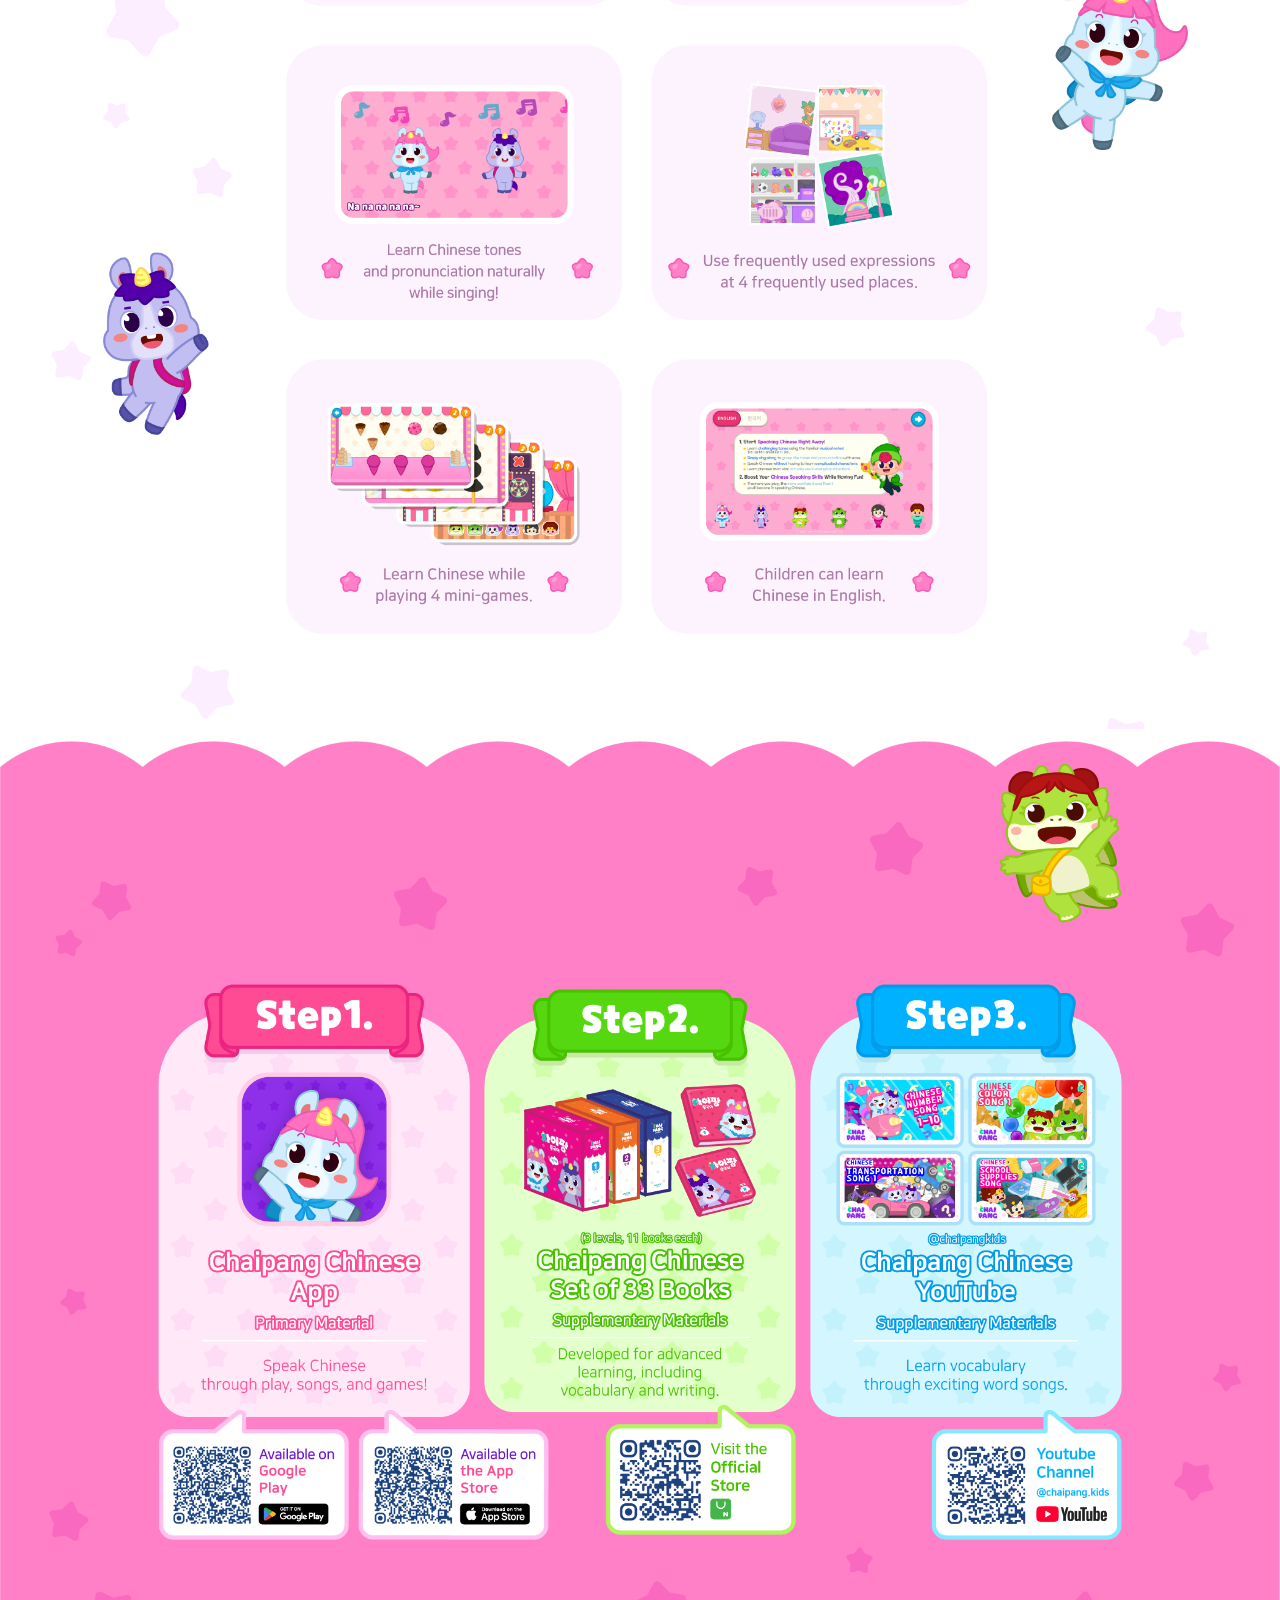
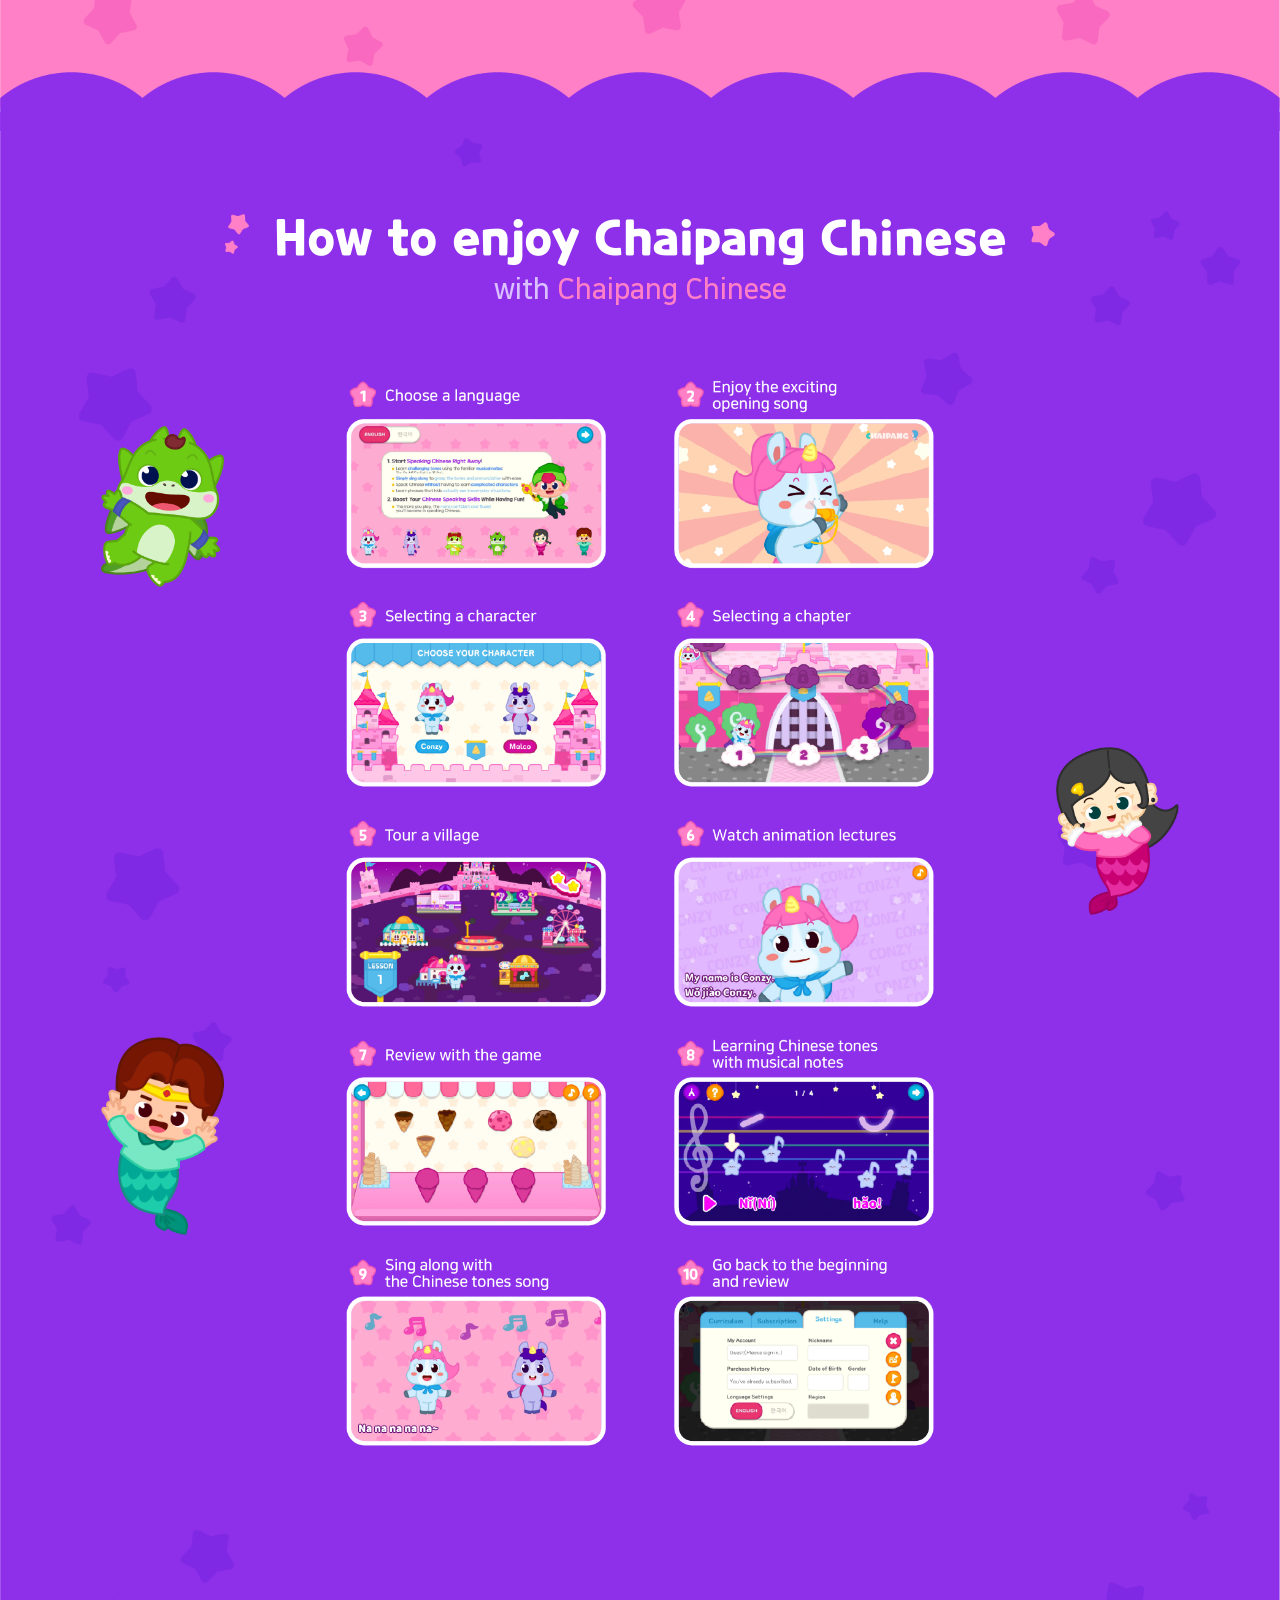
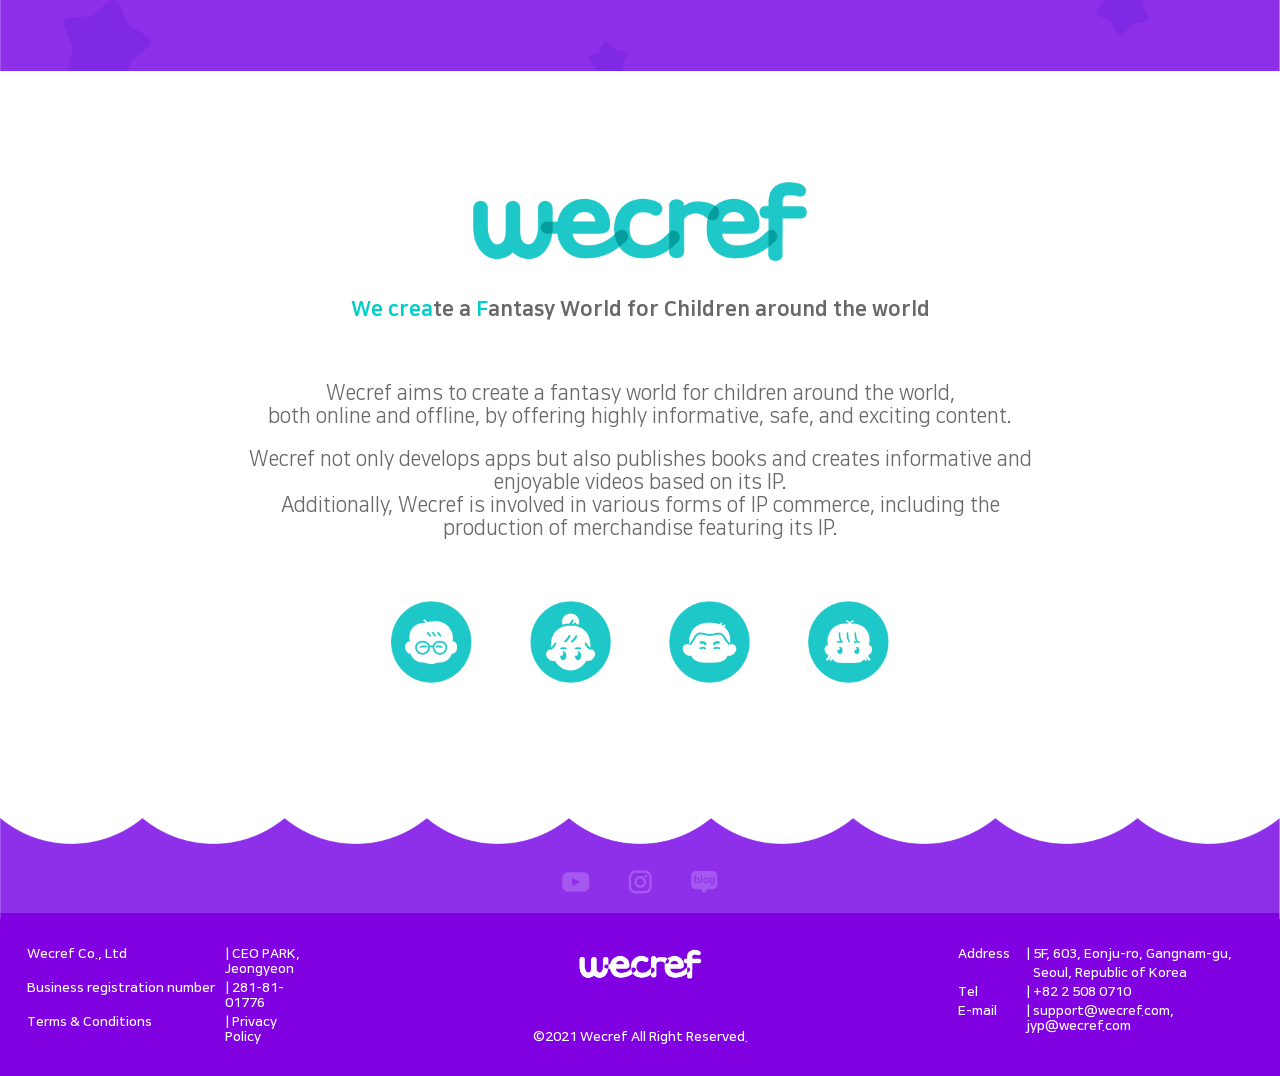
==== commit add25e56: "[디자인] footer 아이콘/로고 교체" ====
--- a/en_index.html
+++ b/en_index.html
@@ -401,24 +401,24 @@
       <li>
         <a href="https://www.youtube.com/channel/UCpsxCqG0PIUx75o36Si4ptA" target="_blank">
           <picture>
-            <source srcset="./shared/images/youtubeLogo.webp" type="image/webp">
-            <img src="./shared/images/youtubeLogo.png" alt="유튜브 채널" />
+            <source srcset="./components/footer/images/icon_youtube.webp" type="image/webp">
+            <img src="./components/footer/images/icon_youtube.png" alt="유튜브 채널" />
           </picture>
         </a>
       </li>
       <li>
         <a href="https://www.instagram.com/chaipang.kids" target="_blank">
           <picture>
-            <source srcset="./shared/images/instagramLogo.webp" type="image/webp">
-            <img src="./shared/images/instagramLogo.png" alt="인스타그램 페이지" />
+            <source srcset="./components/footer/images/icon_instagram.webp" type="image/webp">
+            <img src="./components/footer/images/icon_instagram.png" alt="인스타그램 페이지" />
           </picture>
         </a>
       </li>
       <li>
         <a href="https://blog.naver.com/chaipang_kids" target="_blank">
           <picture>
-            <source srcset="./shared/images/blogLogo.webp" type="image/webp">
-            <img src="./shared/images/blogLogo.png" alt="네이버 블로그" />
+            <source srcset="./components/footer/images/icon_blog.webp" type="image/webp">
+            <img src="./components/footer/images/icon_blog.png" alt="네이버 블로그" />
           </picture>
         </a>
       </li>
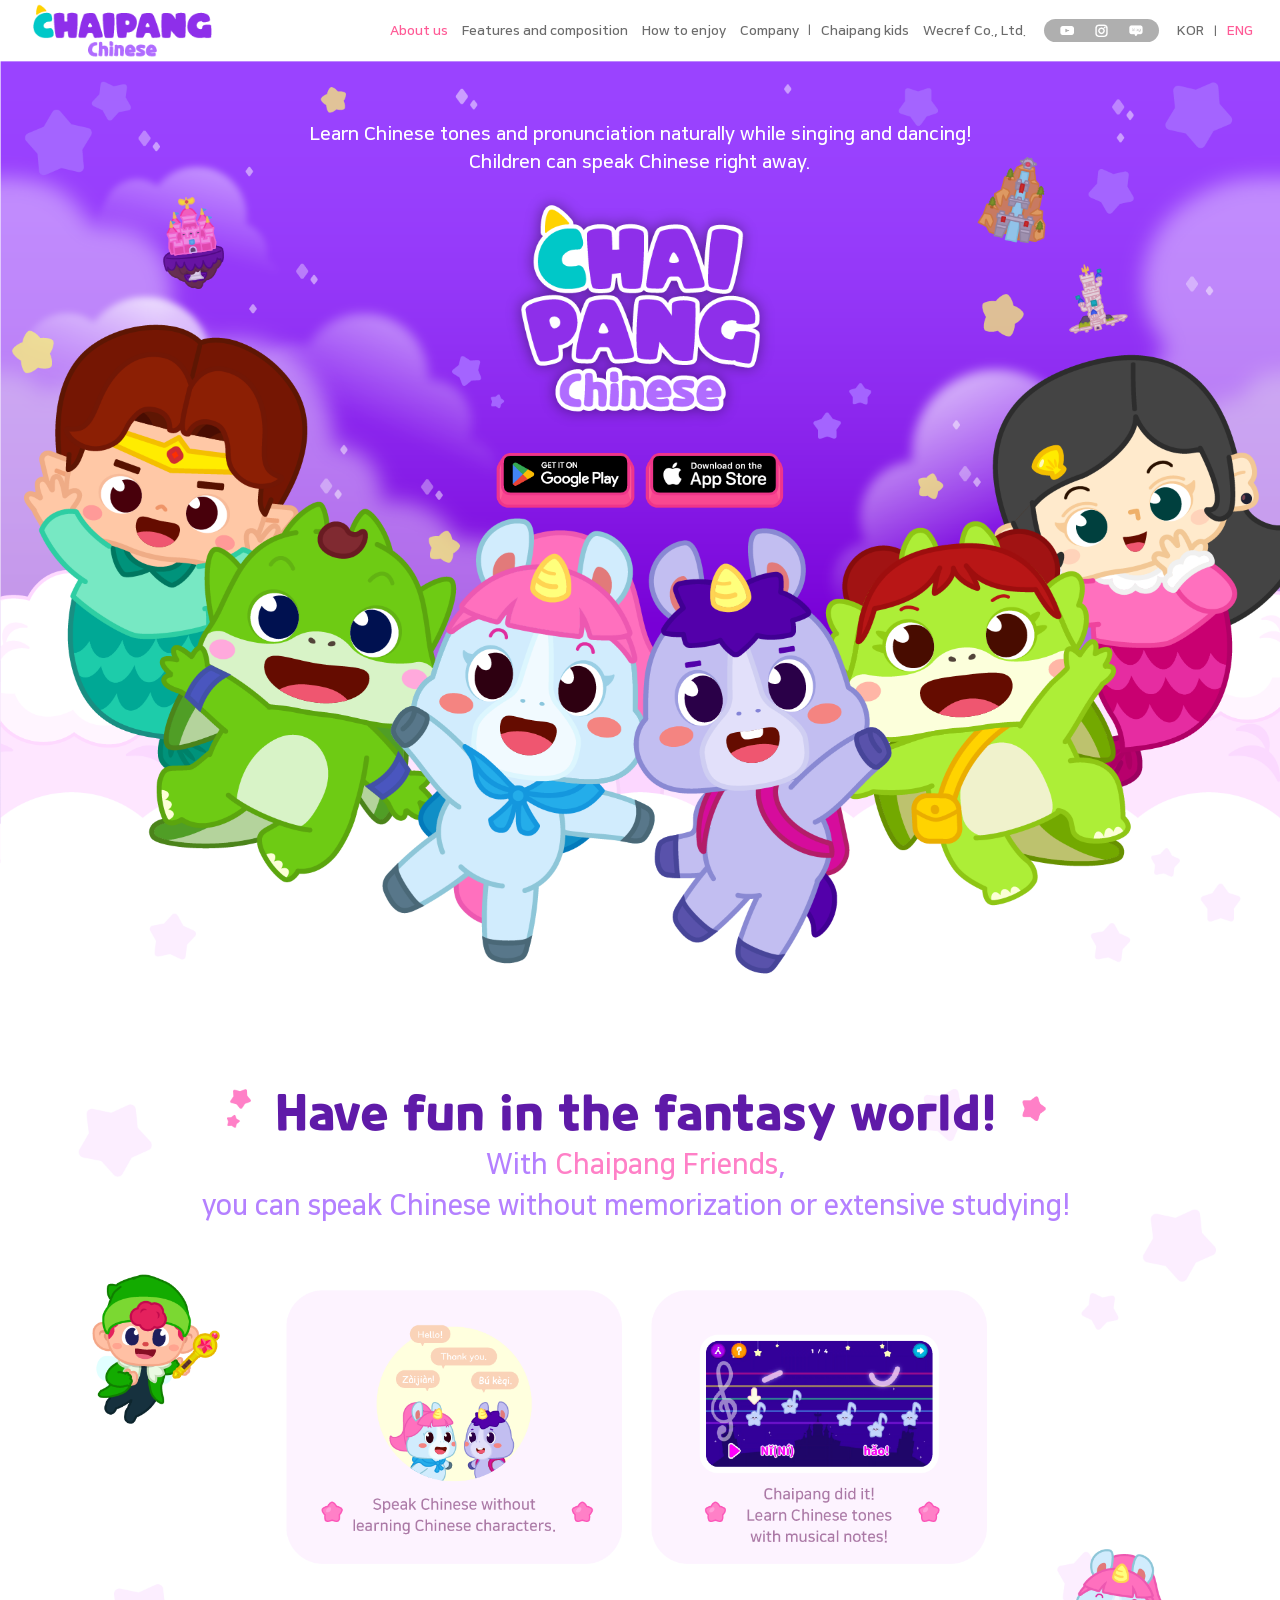
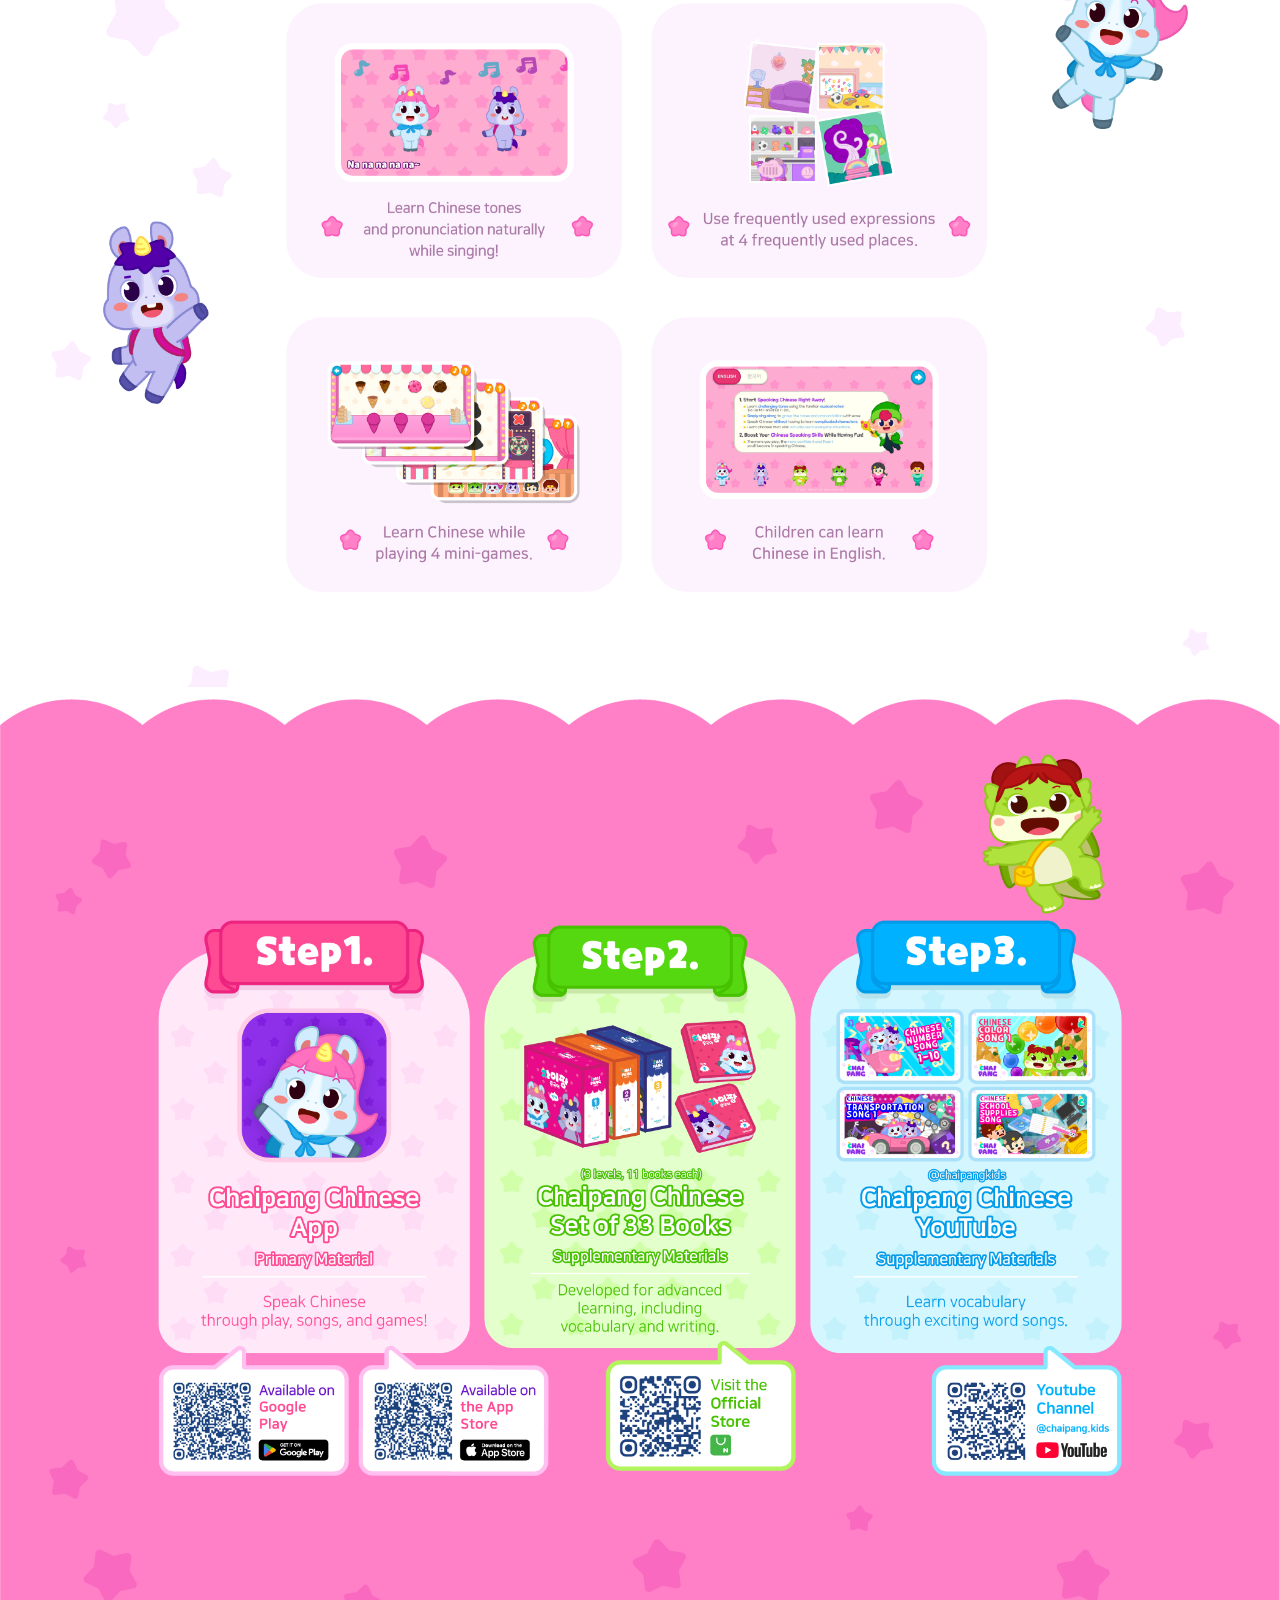
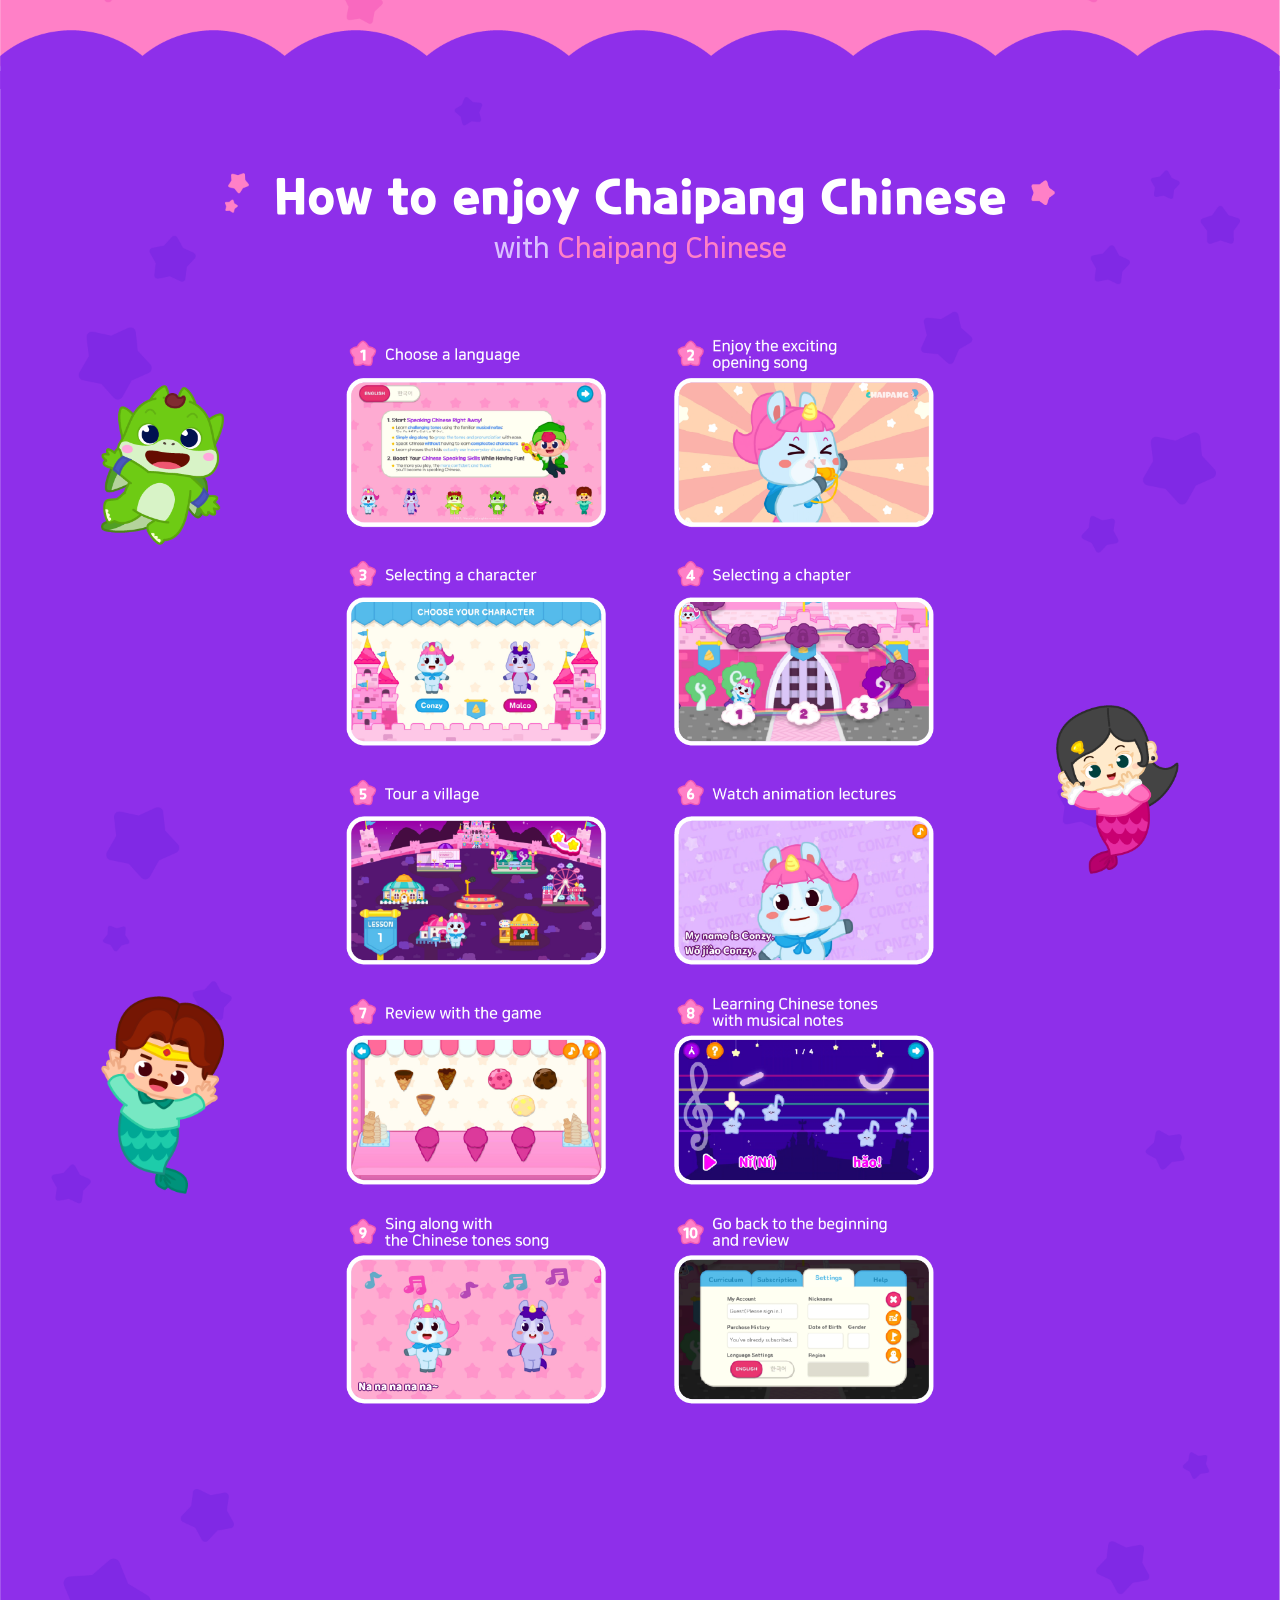
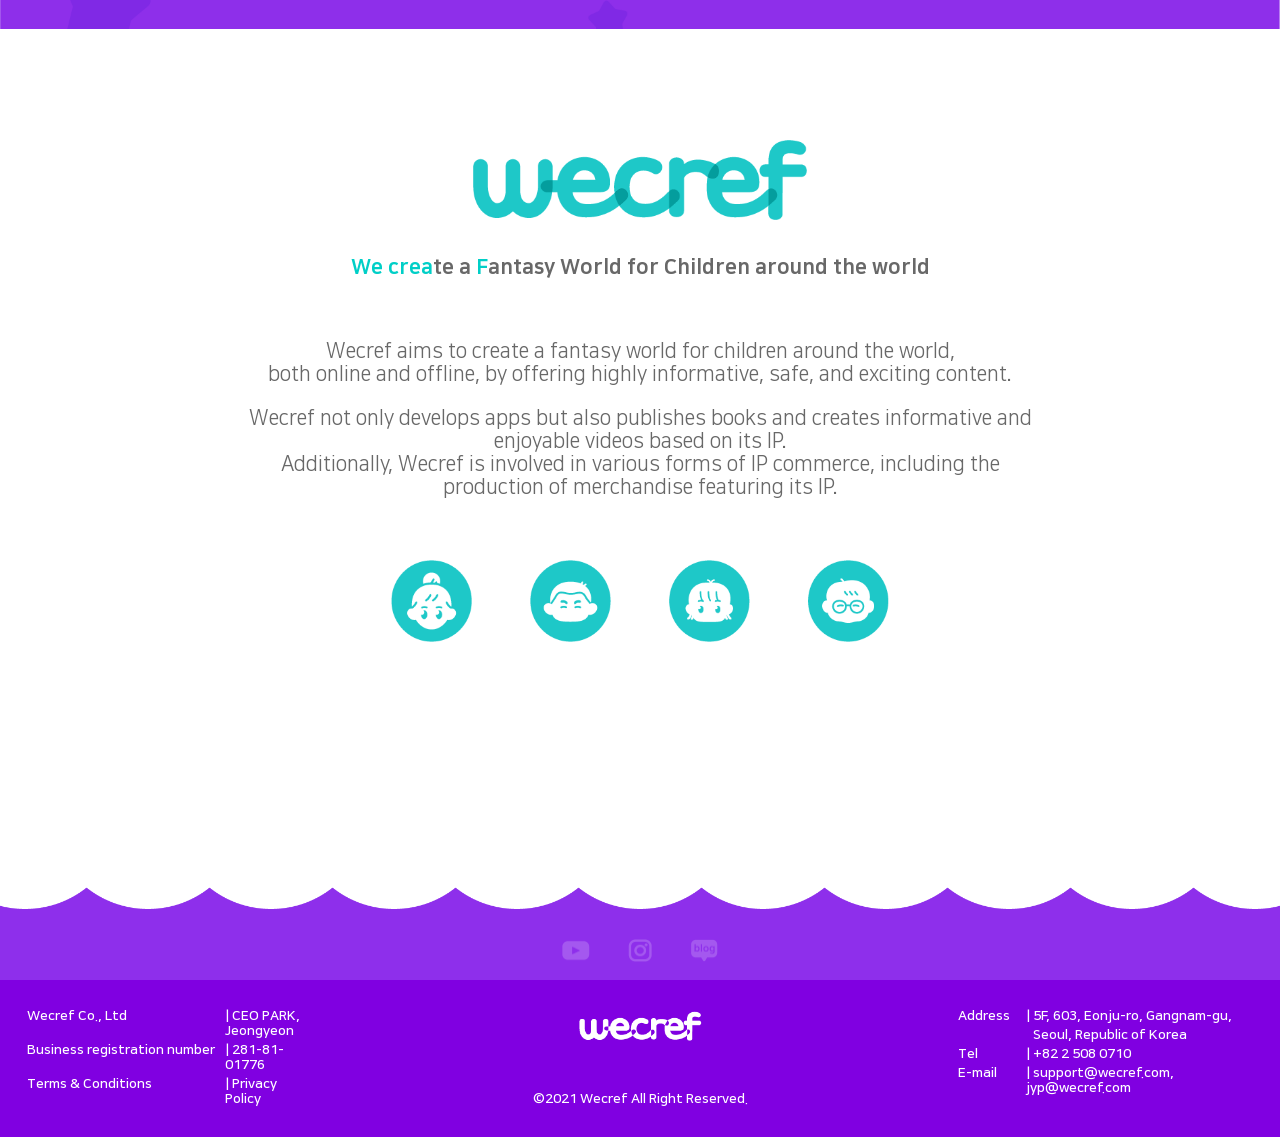
==== commit 9d5a3874: "반응형 리팩토링 + 불필요 리소스 정리 - Wecref 레퍼런스 기준으로 Nav/Footer/Hero 반응형 처리 - Features 섹션 반응형 BP 단순화 및 숨김처리 제거 -" ====
--- a/en_index.html
+++ b/en_index.html
@@ -52,8 +52,8 @@
         <li><a href="#menu-features">Features and composition</a></li>
         <li><a href="#menu-how">How to enjoy</a></li>
         <li><a href="#menu-company">Company</a></li>
-        <li><a href="https://chaipangkids.com/en_index.html">Chaipang kids</a></li>
-        <li><a href="https://wecref.com/en_index.html">Wecref Co., Ltd.</a></li>
+        <li><a href="https://chaipangkids.com/en_index.html" target="_blank">Chaipang kids</a></li>
+        <li><a href="https://wecref.com/en_index.html" target="_blank">Wecref Co., Ltd.</a></li>
       </ul>
       <ul class="social-links">
         <li>
@@ -148,7 +148,7 @@
       </div>
       <div class="description mediumpurpleTxt">
         <p>
-          With <span class="hotpinkTxt">Chaipang Friends,</span><br>
+          With <span class="hotpinkTxt">Chaipang Friends</span>,<br>
           you can speak Chinese without memorization or extensive studying!
         </p>
       </div>
@@ -211,14 +211,18 @@
             </picture>
           </div>
           <div class="qr-row">
-            <picture>
-              <source srcset="./components/section-studyBook/images/step1_qr_1_en.webp" type="image/webp">
-              <img src="./components/section-studyBook/images/step1_qr_1_en.png" alt="QR 1">
-            </picture>
-            <picture>
-              <source srcset="./components/section-studyBook/images/step1_qr_2_en.webp" type="image/webp">
-              <img src="./components/section-studyBook/images/step1_qr_2_en.png" alt="QR 2">
-            </picture>
+            <a href="https://play.google.com/store/apps/details?id=com.wecref.chaipang.chinese&hl=en&gl=kr" target="_blank">
+              <picture>
+                <source srcset="./components/section-studyBook/images/step1_qr_1_en.webp" type="image/webp">
+                <img src="./components/section-studyBook/images/step1_qr_1_en.png" alt="QR 1">
+              </picture>
+            </a>
+            <a href="https://apps.apple.com/us/app/%EC%B0%A8%EC%9D%B4%ED%8C%A1-%EC%A4%91%EA%B5%AD%EC%96%B4/id1570555582" target="_blank">
+              <picture>
+                <source srcset="./components/section-studyBook/images/step1_qr_2_en.webp" type="image/webp">
+                <img src="./components/section-studyBook/images/step1_qr_2_en.png" alt="QR 2">
+              </picture>
+            </a>
           </div>
         </div>
         <div class="step-col">
@@ -233,10 +237,12 @@
             </picture>
           </div>
           <div class="qr-row">
-            <picture>
-              <source srcset="./components/section-studyBook/images/step2_qr_en.webp" type="image/webp">
-              <img src="./components/section-studyBook/images/step2_qr_en.png" alt="QR">
-            </picture>
+            <a href="https://smartstore.naver.com/chaipang_kids" target="_blank">
+              <picture>
+                <source srcset="./components/section-studyBook/images/step2_qr_en.webp" type="image/webp">
+                <img src="./components/section-studyBook/images/step2_qr_en.png" alt="QR">
+              </picture>
+            </a>
           </div>
         </div>
         <div class="step-col">
@@ -251,10 +257,12 @@
             </picture>
           </div>
           <div class="qr-row">
-            <picture>
-              <source srcset="./components/section-studyBook/images/step3_qr_en.webp" type="image/webp">
-              <img src="./components/section-studyBook/images/step3_qr_en.png" alt="QR">
-            </picture>
+            <a href="https://www.youtube.com/channel/UCpsxCqG0PIUx75o36Si4ptA" target="_blank">
+              <picture>
+                <source srcset="./components/section-studyBook/images/step3_qr_en.webp" type="image/webp">
+                <img src="./components/section-studyBook/images/step3_qr_en.png" alt="QR">
+              </picture>
+            </a>
           </div>
         </div>
       </div>
@@ -374,53 +382,51 @@
     </div>
     <div class="staff">
       <picture>
+        <source srcset="./components/section-company/images/icon_01_jy.webp" type="image/webp">
+        <img src="./components/section-company/images/icon_01_jy.png" alt="icon">
+      </picture>
+      <picture>
+        <source srcset="./components/section-company/images/icon_02_kr.webp" type="image/webp">
+        <img src="./components/section-company/images/icon_02_kr.png" alt="icon">
+      </picture>
+      <picture>
+        <source srcset="./components/section-company/images/icon_03_is.webp" type="image/webp">
+        <img src="./components/section-company/images/icon_03_is.png" alt="icon">
+      </picture>
+      <picture>
         <source srcset="./components/section-company/images/icon_04_hy.webp" type="image/webp">
         <img src="./components/section-company/images/icon_04_hy.png" alt="icon">
       </picture>
-      <picture>
-        <source srcset="./components/section-company/images/icon_01_jy.webp" type="image/webp">
-        <img src="./components/section-company/images/icon_01_jy.png" alt="icon">
-      </picture>
-      <picture>
-        <source srcset="./components/section-company/images/icon_02_kr.webp" type="image/webp">
-        <img src="./components/section-company/images/icon_02_kr.png" alt="icon">
-      </picture>
-      <picture>
-        <source srcset="./components/section-company/images/icon_03_is.webp" type="image/webp">
-        <img src="./components/section-company/images/icon_03_is.png" alt="icon">
-      </picture>
     </div>
   </div>
 
+  <div id="waveDecoDown"></div>
+
   <footer>
-    <picture class="bg">
-      <source srcset="./components/footer/images/BG_4.webp" type="image/webp">
-      <img src="./components/footer/images/BG_4.png" alt="배경">
-    </picture>
     <ul class="footer-links">
       <li>
-        <a href="https://www.youtube.com/channel/UCpsxCqG0PIUx75o36Si4ptA" target="_blank">
-          <picture>
-            <source srcset="./components/footer/images/icon_youtube.webp" type="image/webp">
-            <img src="./components/footer/images/icon_youtube.png" alt="유튜브 채널" />
-          </picture>
-        </a>
+          <a href="https://www.youtube.com/channel/UCpsxCqG0PIUx75o36Si4ptA" target="_blank" rel="noopener noreferrer">
+            <picture>
+              <source srcset="./components/footer/images/icon_youtube.webp" type="image/webp">
+              <img src="./components/footer/images/icon_youtube.png" alt="유튜브 채널" />
+            </picture>
+          </a>
       </li>
       <li>
-        <a href="https://www.instagram.com/chaipang.kids" target="_blank">
-          <picture>
-            <source srcset="./components/footer/images/icon_instagram.webp" type="image/webp">
-            <img src="./components/footer/images/icon_instagram.png" alt="인스타그램 페이지" />
-          </picture>
-        </a>
+          <a href="https://www.instagram.com/chaipang.kids" target="_blank" rel="noopener noreferrer">
+            <picture>
+              <source srcset="./components/footer/images/icon_instagram.webp" type="image/webp">
+              <img src="./components/footer/images/icon_instagram.png" alt="인스타그램 페이지" />
+            </picture>
+          </a>
       </li>
       <li>
-        <a href="https://blog.naver.com/chaipang_kids" target="_blank">
-          <picture>
-            <source srcset="./components/footer/images/icon_blog.webp" type="image/webp">
-            <img src="./components/footer/images/icon_blog.png" alt="네이버 블로그" />
-          </picture>
-        </a>
+          <a href="https://blog.naver.com/chaipang_kids" target="_blank" rel="noopener noreferrer">
+            <picture>
+              <source srcset="./components/footer/images/icon_blog.webp" type="image/webp">
+              <img src="./components/footer/images/icon_blog.png" alt="네이버 블로그" />
+            </picture>
+          </a>
       </li>
     </ul>
     <div class="footer-info">
--- a/main.css
+++ b/main.css
@@ -6,6 +6,5 @@
 @import url(components/section-features/Features.css);
 @import url(components/section-how/How.css);
 @import url(components/section-studyBook/StudyBook.css);
-@import url(components/section-friends/Friends.css);
 @import url(components/section-company/Company.css);
 @import url(components/footer/Footer.css);
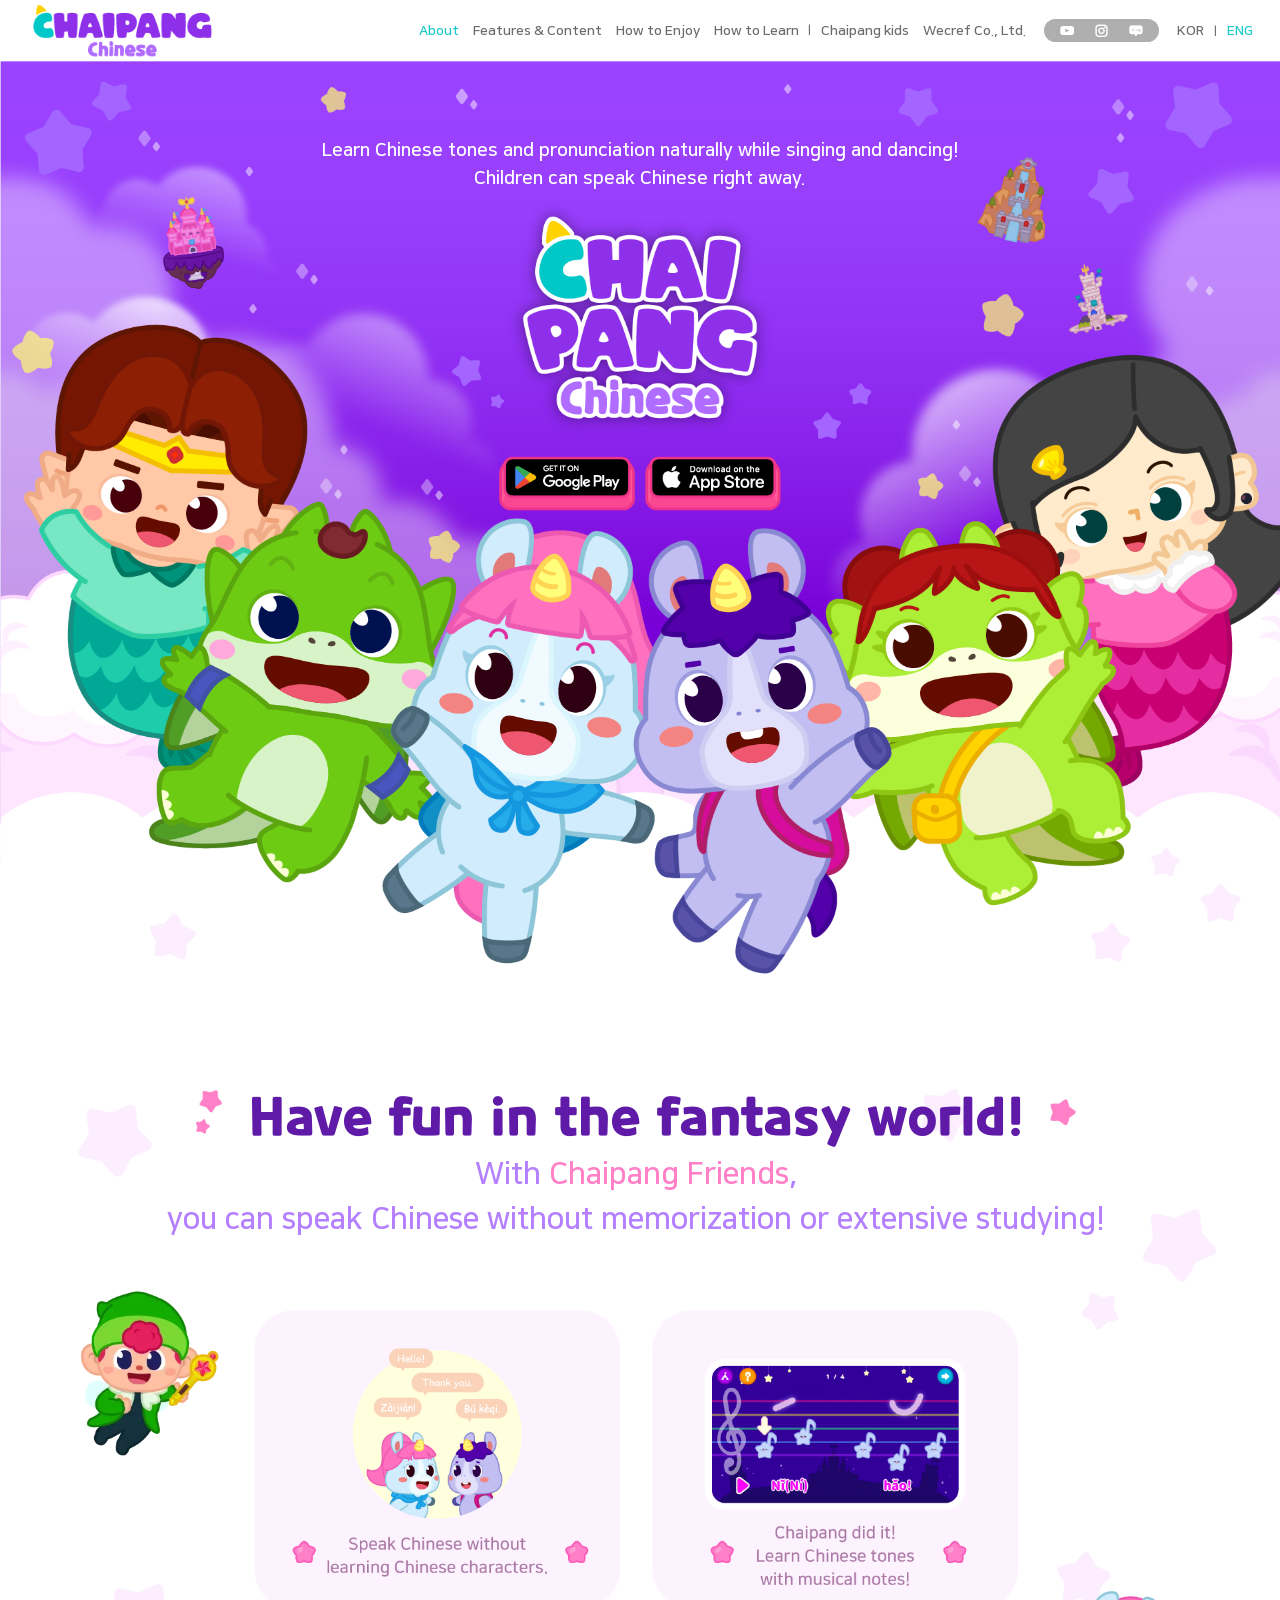
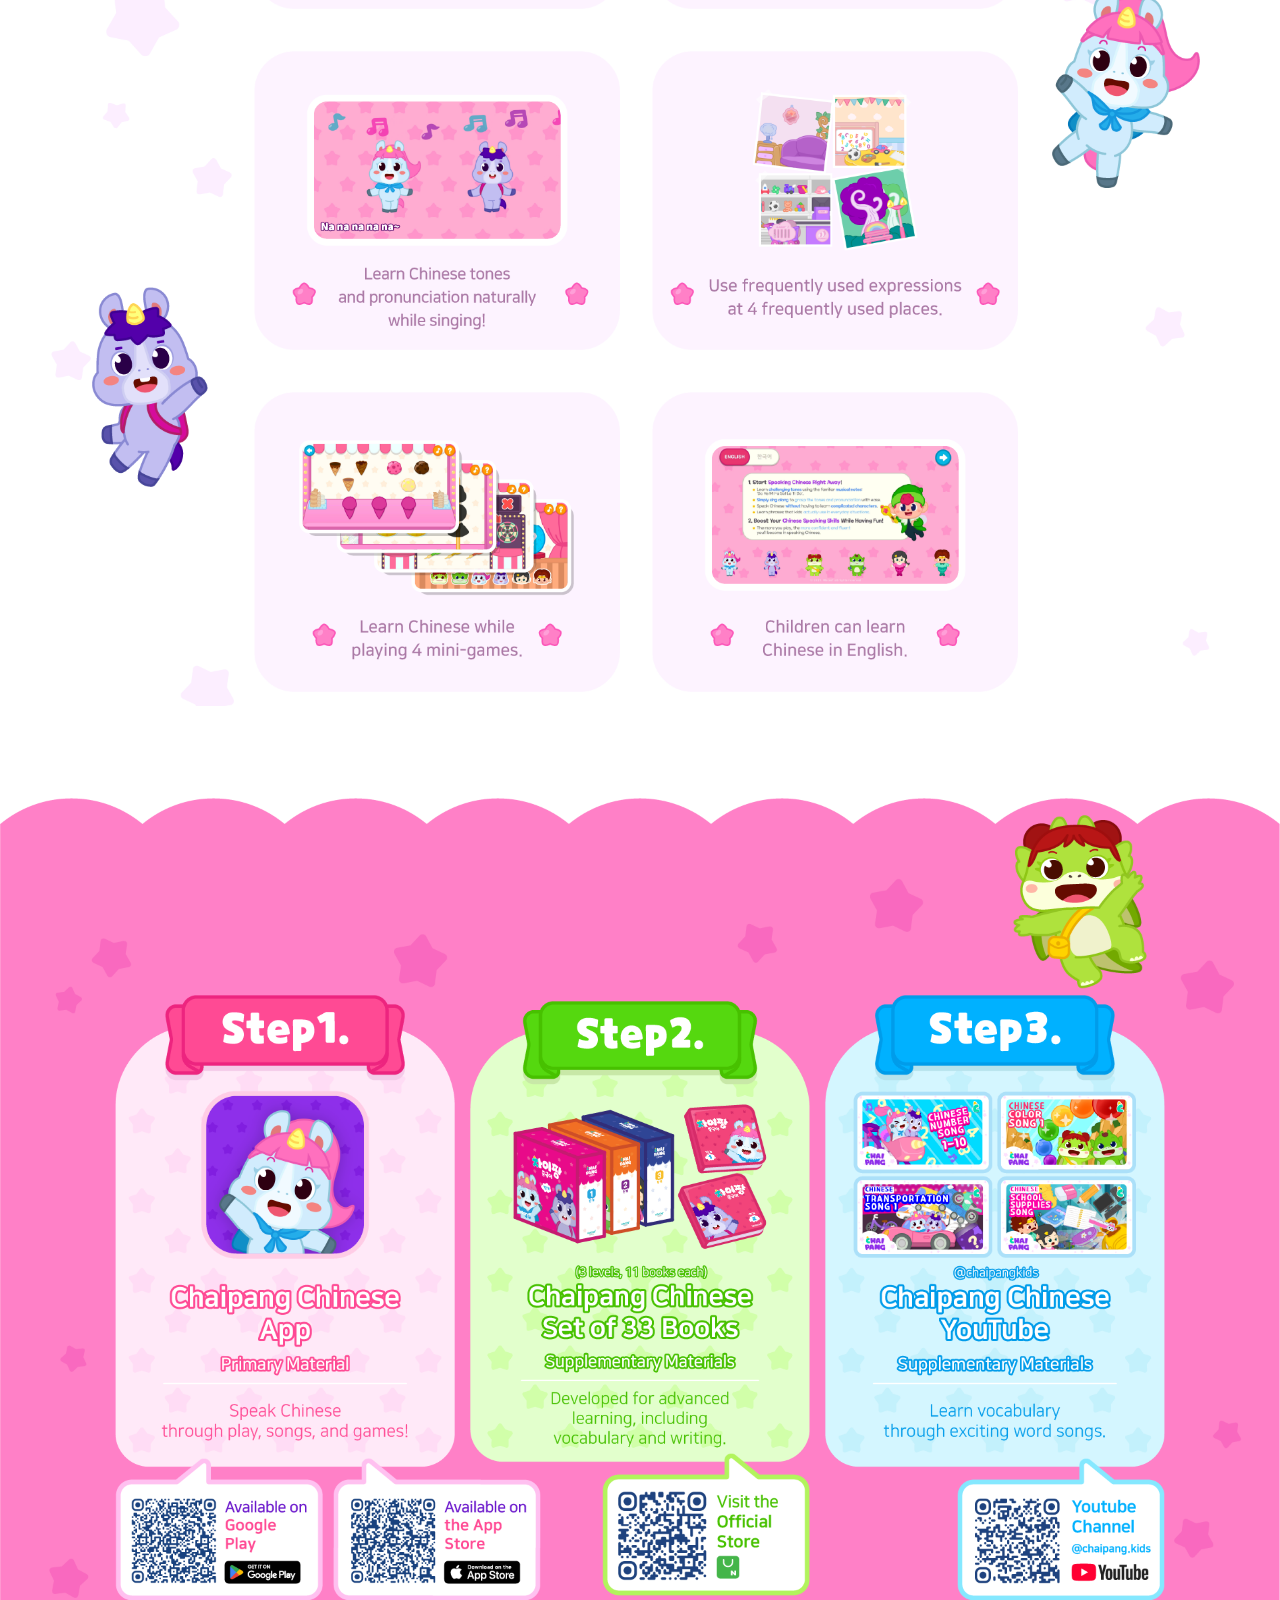
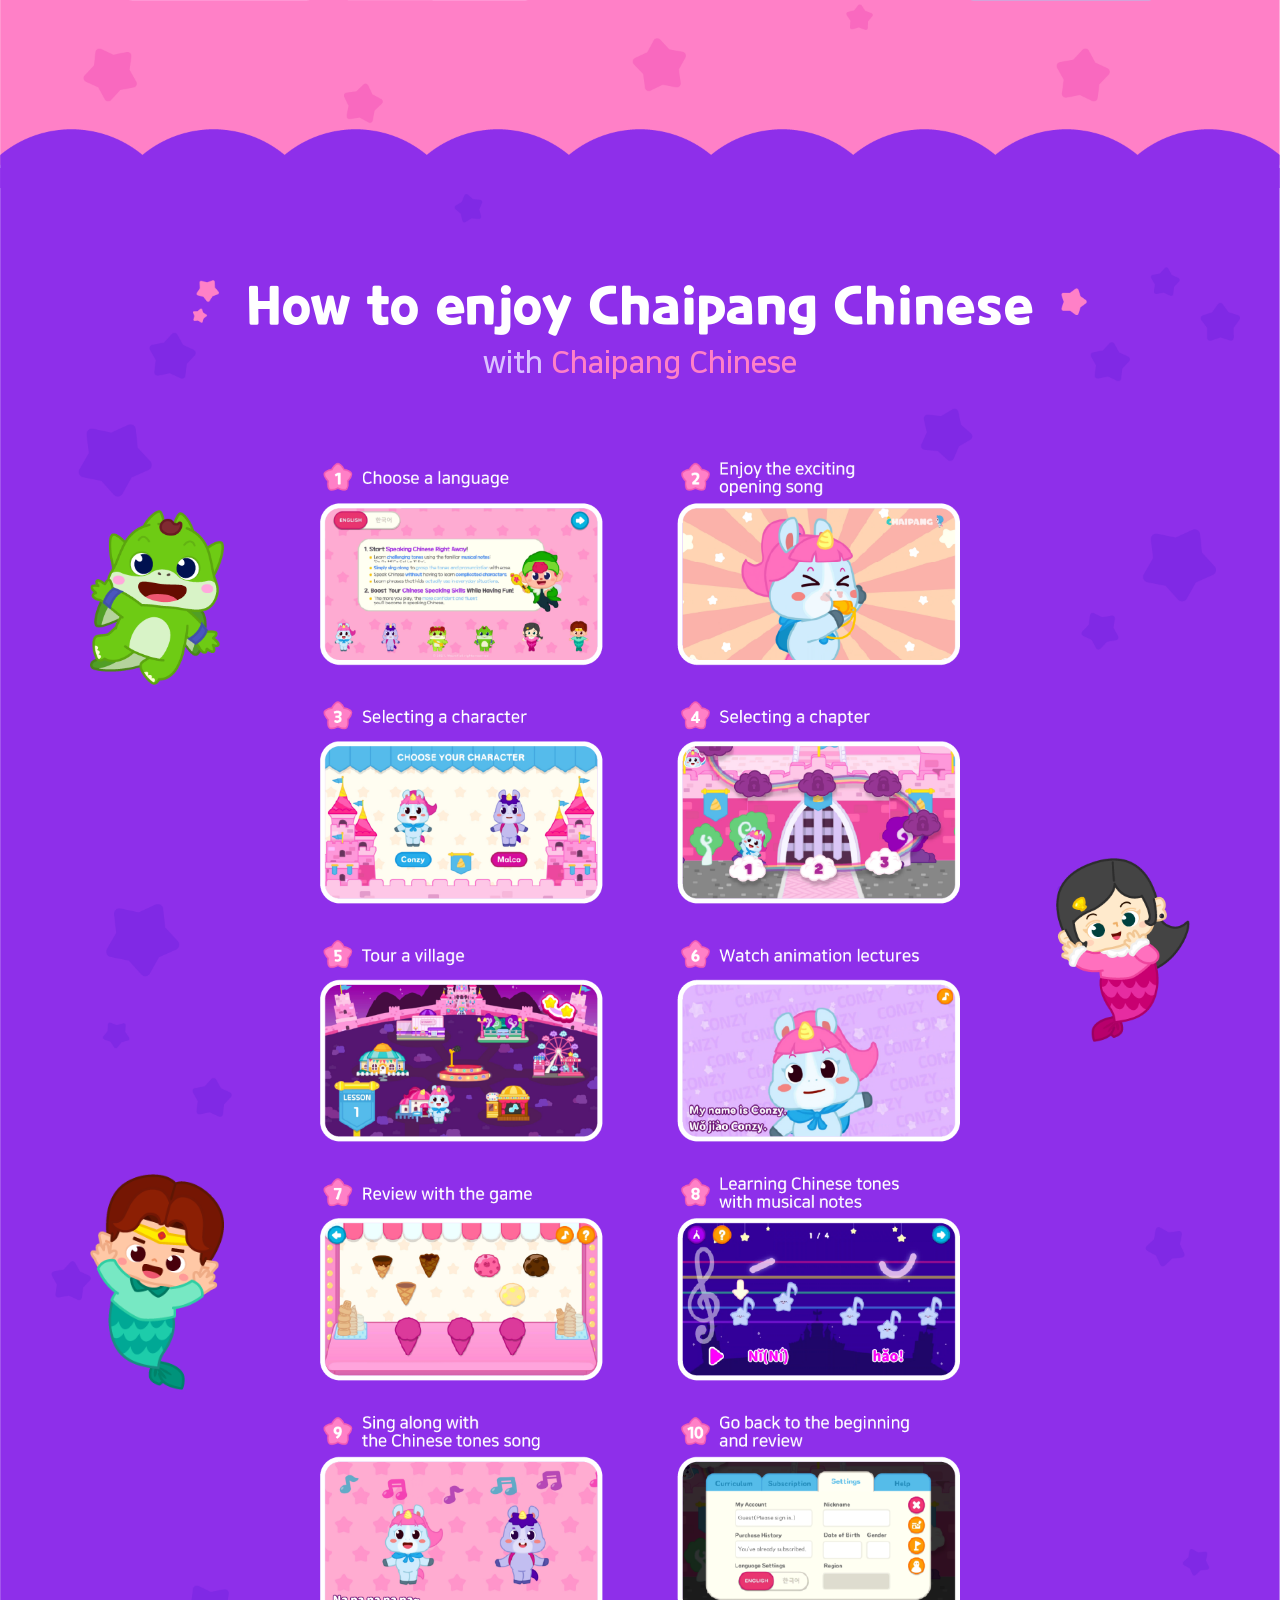
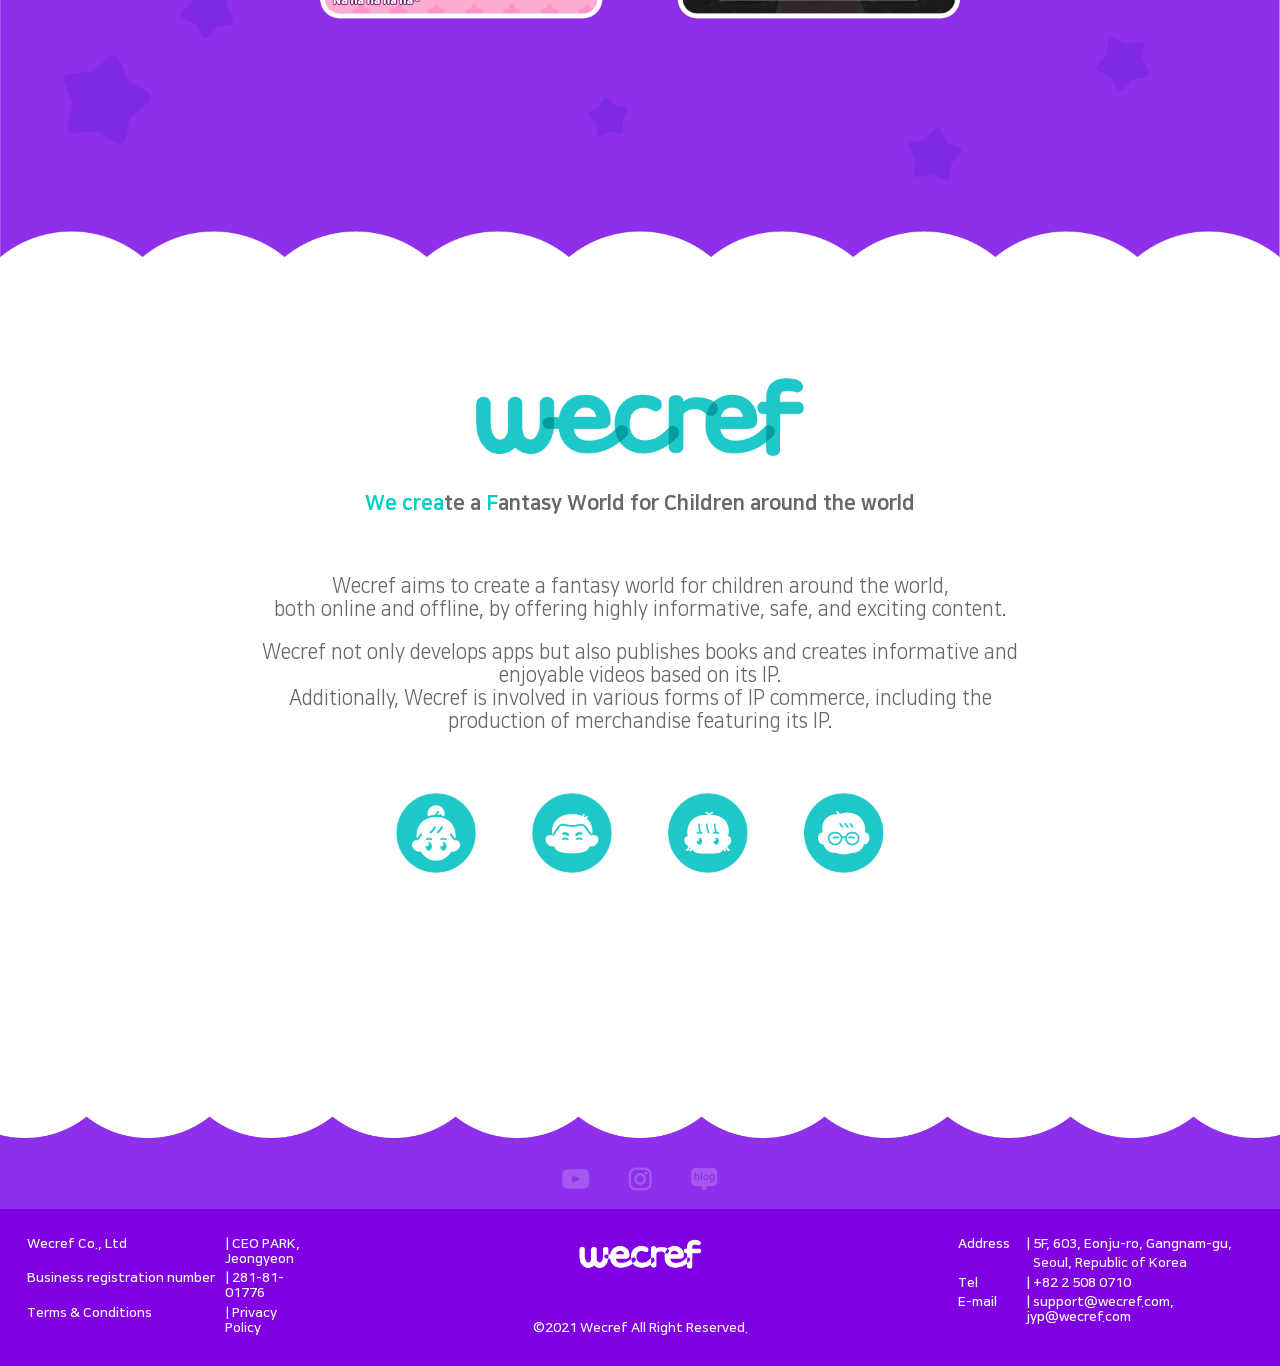
==== commit 713d9d07: "Refactor responsive system: clamp+em fluid scaling, section background conversion, navigation update" ====
--- a/en_index.html
+++ b/en_index.html
@@ -48,10 +48,10 @@
     </div>
     <div class="nav-body">
       <ul class="nav-menus">
-        <li><a href="#menu-main">About us</a></li>
-        <li><a href="#menu-features">Features and composition</a></li>
-        <li><a href="#menu-how">How to enjoy</a></li>
-        <li><a href="#menu-company">Company</a></li>
+        <li><a href="#menu-main">About</a></li>
+        <li><a href="#menu-features">Features &amp; Content</a></li>
+        <li><a href="#menu-how">How to Enjoy</a></li>
+        <li><a href="#menu-study">How to Learn</a></li>
         <li><a href="https://chaipangkids.com/en_index.html" target="_blank">Chaipang kids</a></li>
         <li><a href="https://wecref.com/en_index.html" target="_blank">Wecref Co., Ltd.</a></li>
       </ul>
@@ -120,10 +120,6 @@
 
   <span id="menu-features"></span>
   <div class="contents-card">
-    <picture class="bg">
-      <source srcset="./components/section-features/images/BG_1.webp" type="image/webp">
-      <img src="./components/section-features/images/BG_1.png" alt="배경">
-    </picture>
     <div class="deco">
       <picture>
         <source srcset="./components/section-features/images/mico.webp" type="image/webp">
@@ -187,6 +183,7 @@
     </div>
   </div>
 
+  <span id="menu-how"></span>
 
   <div class="contents-card studyBook">
     <picture>
@@ -269,12 +266,8 @@
     </div>
   </div>
 
-  <span id="menu-how"></span>
+  <span id="menu-study"></span>
   <div class="contents-card how">
-    <picture class="bg">
-      <source srcset="./components/section-how/images/BG_3.webp" type="image/webp">
-      <img src="./components/section-how/images/BG_3.png" alt="배경">
-    </picture>
     <div class="deco">
       <picture>
         <source srcset="./components/section-how/images/gon.webp" type="image/webp">
@@ -352,8 +345,6 @@
       </picture>
     </div>
   </div>
-
-
 
   <span id="menu-company"></span>
   <div class="wecref dimgrayTxt">
@@ -400,6 +391,7 @@
     </div>
   </div>
 
+
   <div id="waveDecoDown"></div>
 
   <footer>
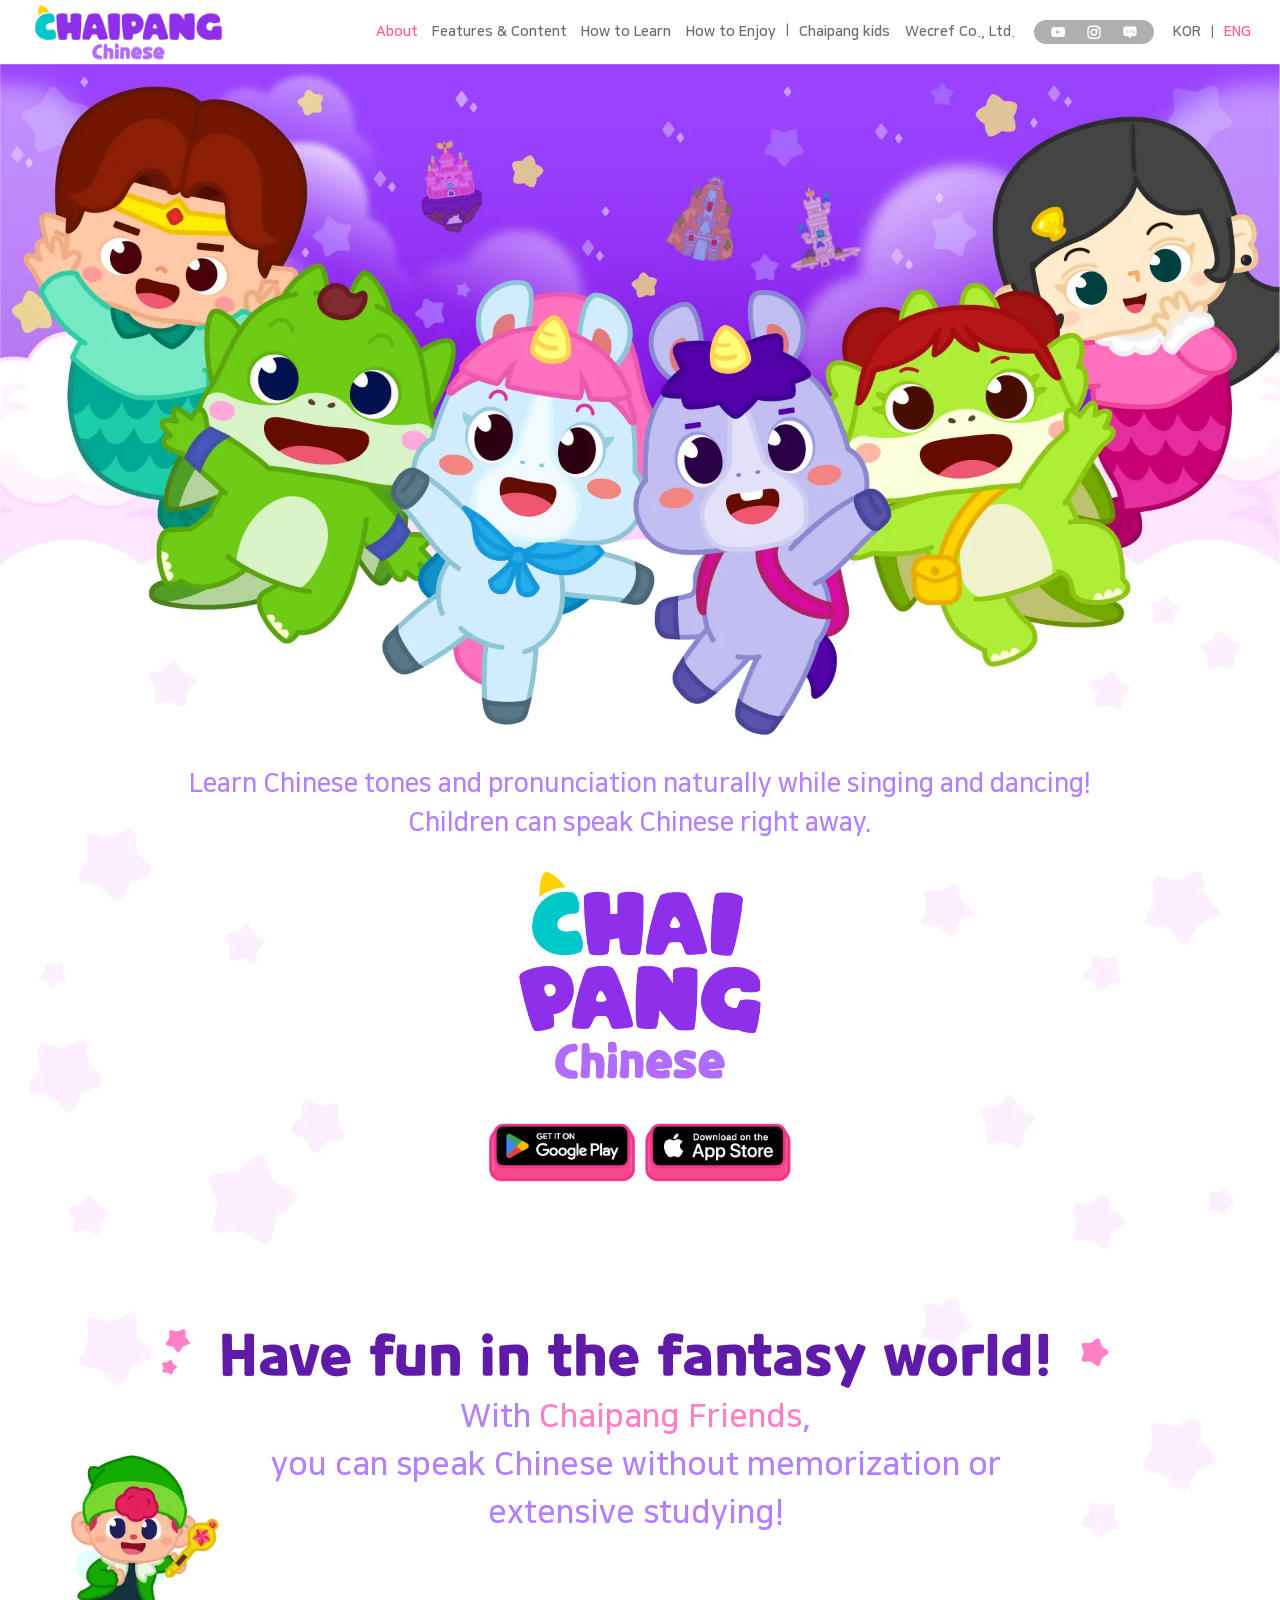
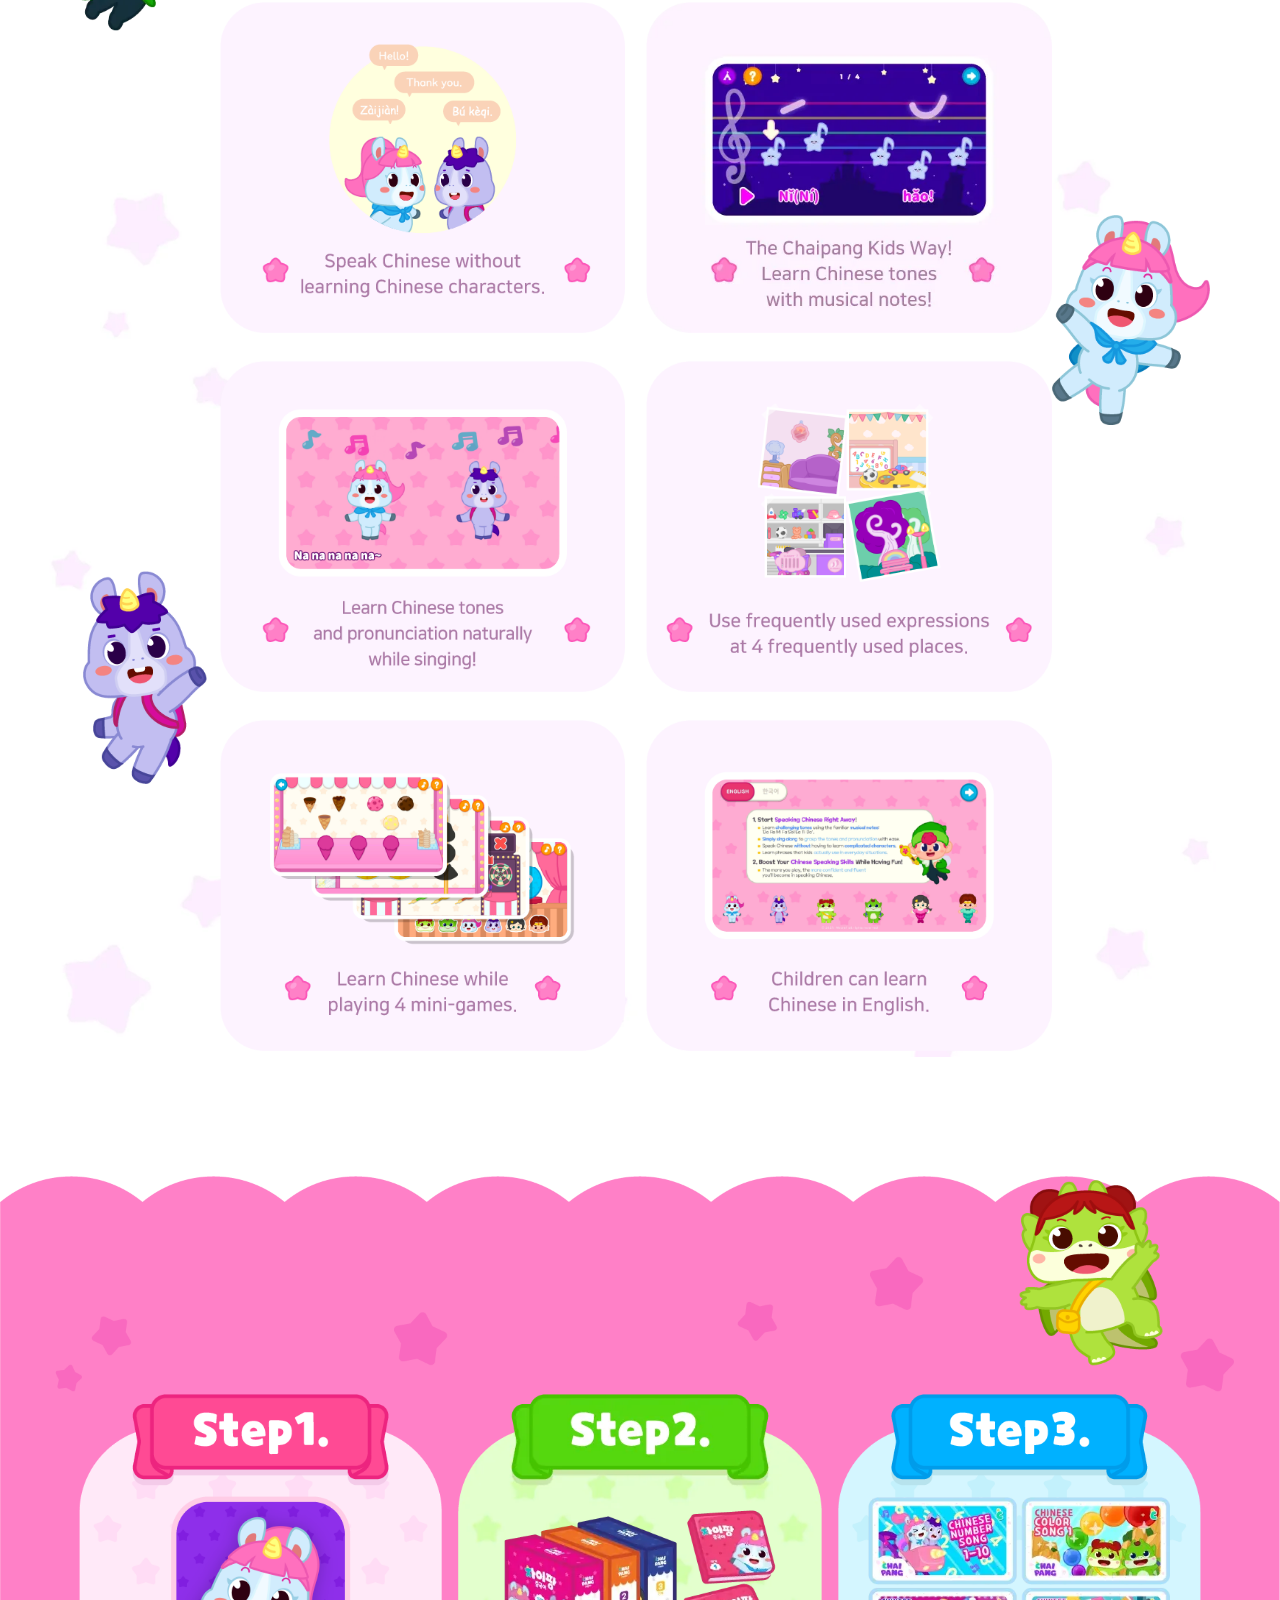
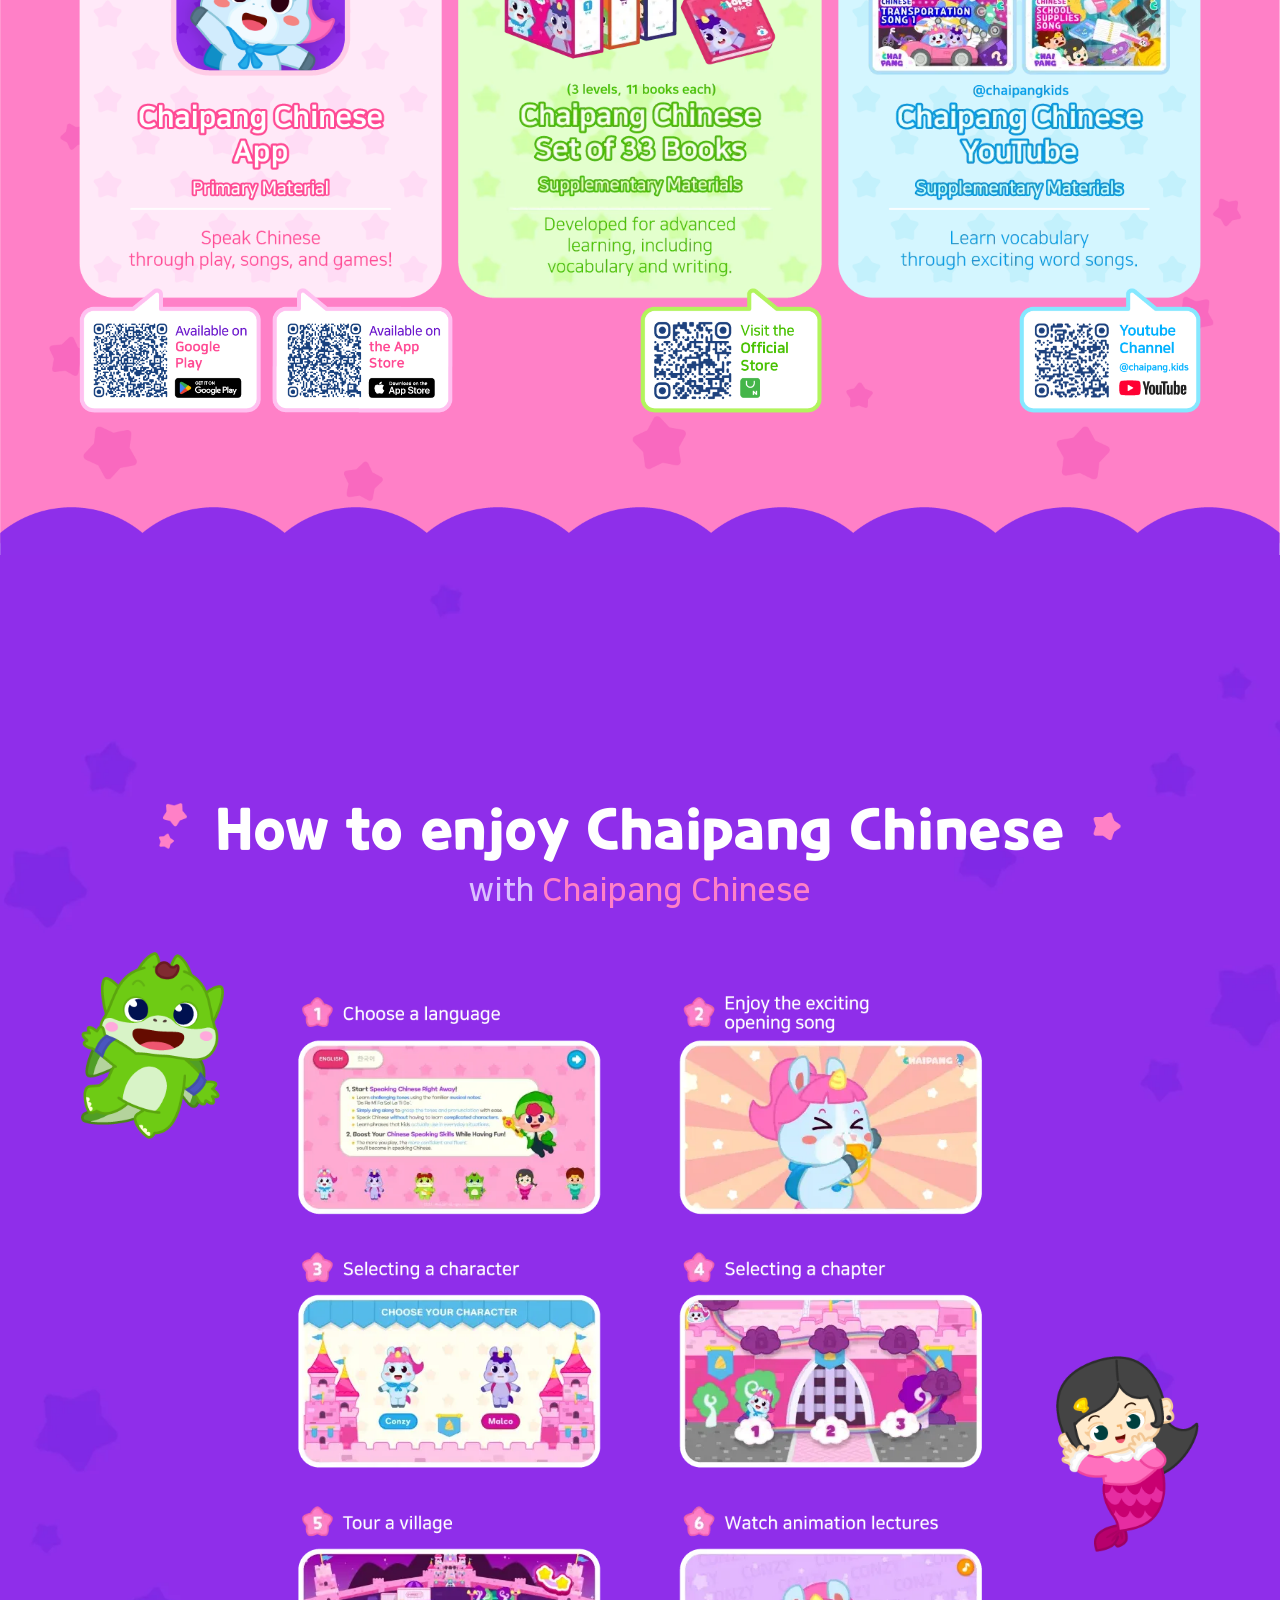
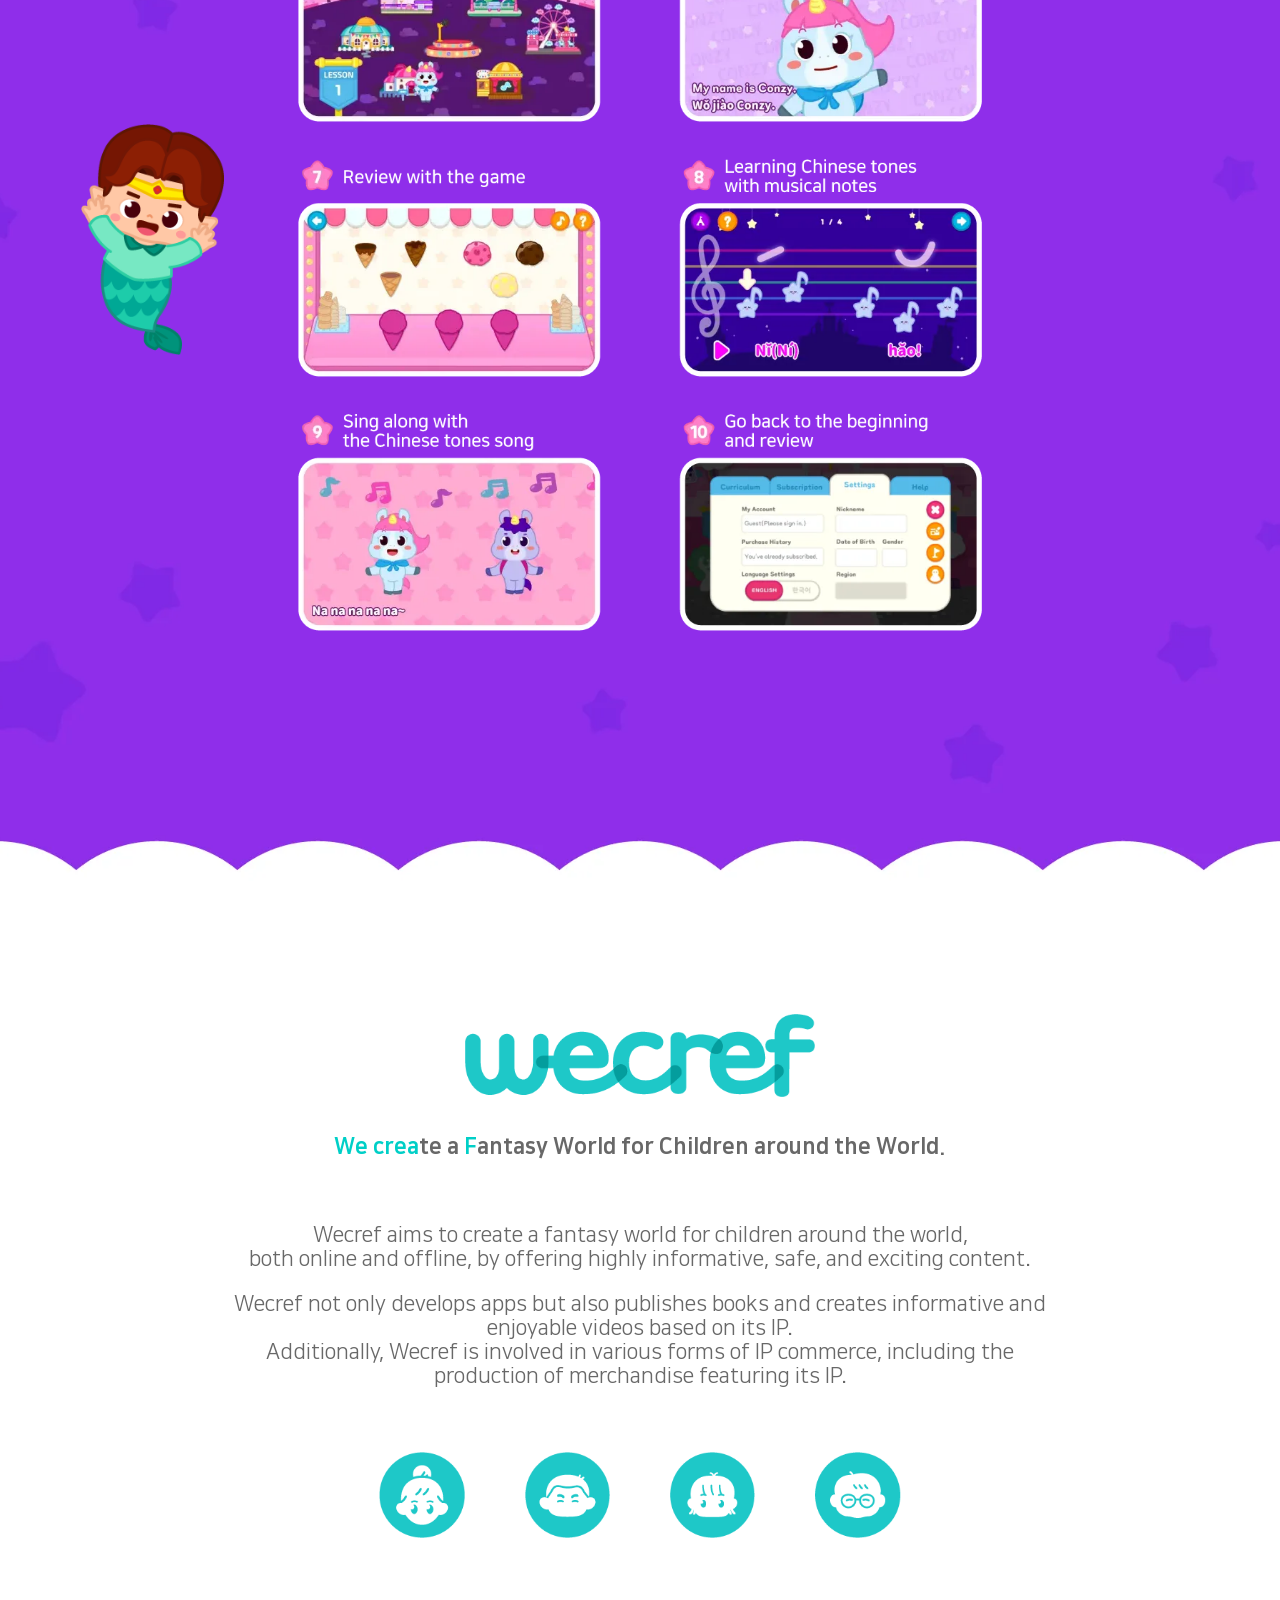
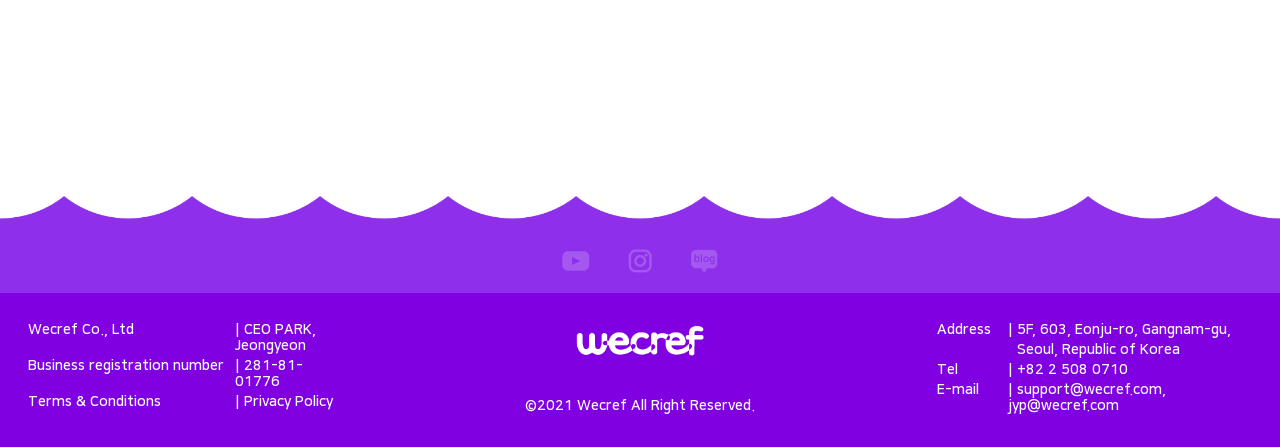
==== commit cf5c62d6: "Update how-to images, fix nav scroll targets, adjust Step2 dimensions" ====
--- a/en_index.html
+++ b/en_index.html
@@ -33,7 +33,7 @@
 </head>
 
 <body>
-  <span id="menu-main"></span>
+  <span></span>
   <nav>
     <div class="nav-header">
       <a href="/" class="logo">
@@ -50,8 +50,8 @@
       <ul class="nav-menus">
         <li><a href="#menu-main">About</a></li>
         <li><a href="#menu-features">Features &amp; Content</a></li>
+        <li><a href="#menu-study">How to Learn</a></li>
         <li><a href="#menu-how">How to Enjoy</a></li>
-        <li><a href="#menu-study">How to Learn</a></li>
         <li><a href="https://chaipangkids.com/en_index.html" target="_blank">Chaipang kids</a></li>
         <li><a href="https://wecref.com/en_index.html" target="_blank">Wecref Co., Ltd.</a></li>
       </ul>
@@ -93,7 +93,11 @@
       <source srcset="./components/hero/images/banner_BG.webp" type="image/webp">
       <img src="./components/hero/images/banner_BG.png" alt="배너">
     </picture>
-    <div class="info">
+  </div>
+
+  <span></span>
+  <div class="contents-card">
+    <div class="info" id="menu-main">
       <p class="description">
         Learn Chinese tones and pronunciation naturally while singing and dancing! <br>
         Children can speak Chinese right away.
@@ -115,11 +119,6 @@
         </a>
       </div>
     </div>
-  </div>
-
-
-  <span id="menu-features"></span>
-  <div class="contents-card">
     <div class="deco">
       <picture>
         <source srcset="./components/section-features/images/mico.webp" type="image/webp">
@@ -130,7 +129,7 @@
         <img src="./components/section-features/images/malco.png" alt="말코 이미지" class="malco">
       </picture>
     </div>
-    <div class="main">
+    <div class="main" id="menu-features">
       <div class="titleStar">
         <picture>
           <source srcset="./shared/images/pinkStar02.webp" type="image/webp">
@@ -183,9 +182,9 @@
     </div>
   </div>
 
-  <span id="menu-how"></span>
-
-  <div class="contents-card studyBook">
+  <span></span>
+
+  <div class="contents-card studyBook" id="menu-study">
     <picture>
       <source srcset="./components/section-studyBook/images/BG_2.webp" type="image/webp">
       <img src="./components/section-studyBook/images/BG_2.png" alt="배경">
@@ -266,8 +265,8 @@
     </div>
   </div>
 
-  <span id="menu-study"></span>
-  <div class="contents-card how">
+  <span></span>
+  <div class="contents-card how" id="menu-how">
     <div class="deco">
       <picture>
         <source srcset="./components/section-how/images/gon.webp" type="image/webp">
@@ -353,9 +352,7 @@
         <source srcset="./components/section-company/images/wecrefLogo01.webp" type="image/webp">
         <img src="./components/section-company/images/wecrefLogo01.png" alt="위크리프 로고">
       </picture>
-      <p><span class="darkturquoiseTxt">We crea</span>te a <span class="darkturquoiseTxt">F</span>antasy
-        World for
-        Children around the world</p>
+      <p><span class="darkturquoiseTxt">We crea</span>te a <span class="darkturquoiseTxt">F</span>antasy World<span class="line-break"><br></span> for Children around the World.</p>
     </div>
     <div class="description">
       <p>
@@ -421,11 +418,11 @@
           </a>
       </li>
     </ul>
-    <div class="footer-info">
+    <div class="footer-info footer-row">
       <ul class="info-list">
         <li><span>Wecref Co., Ltd</span><span>| CEO PARK, Jeongyeon</span></li>
         <li><span>Business registration number</span><span>| 281-81-01776</span></li>
-        <li><span>Terms & Conditions</span><span>| Privacy Policy</span></li>
+        <li><span>Terms &amp; Conditions</span><span>| Privacy Policy</span></li>
       </ul>
       <ul class="info-list">
         <li>
@@ -443,6 +440,23 @@
         <li><span>E-mail</span><span>| support@wecref.com, jyp@wecref.com</span></li>
       </ul>
     </div>
+    <div class="footer-col">
+      <div class="col-cards">
+        <p><strong>Wecref Co., Ltd</strong> <span>CEO PARK, Jeongyeon</span></p>
+        <p><strong>Business Registration Number</strong> <span>281-81-01776</span></p>
+        <p><span class="label">Terms &amp; Conditions</span> <span>Privacy Policy</span></p>
+        <p><strong>Tel</strong> <span>+82 2 508 0710</span></p>
+        <p><strong>Address</strong> <span>5F, 603, Eonju-ro, Gangnam-gu,<br>Seoul, Republic of Korea</span></p>
+        <p><strong>Email</strong> <span>support@wecref.com, jyp@wecref.com</span></p>
+      </div>
+      <div class="col-logo">
+        <picture>
+          <source srcset="./components/footer/images/wecrefLogo.webp" type="image/webp">
+          <img src="./components/footer/images/wecrefLogo.png" alt="wecref logo" />
+        </picture>
+        <p>©2021 Wecref All Right Reserved.</p>
+      </div>
+    </div>
   </footer>
 </body>
 
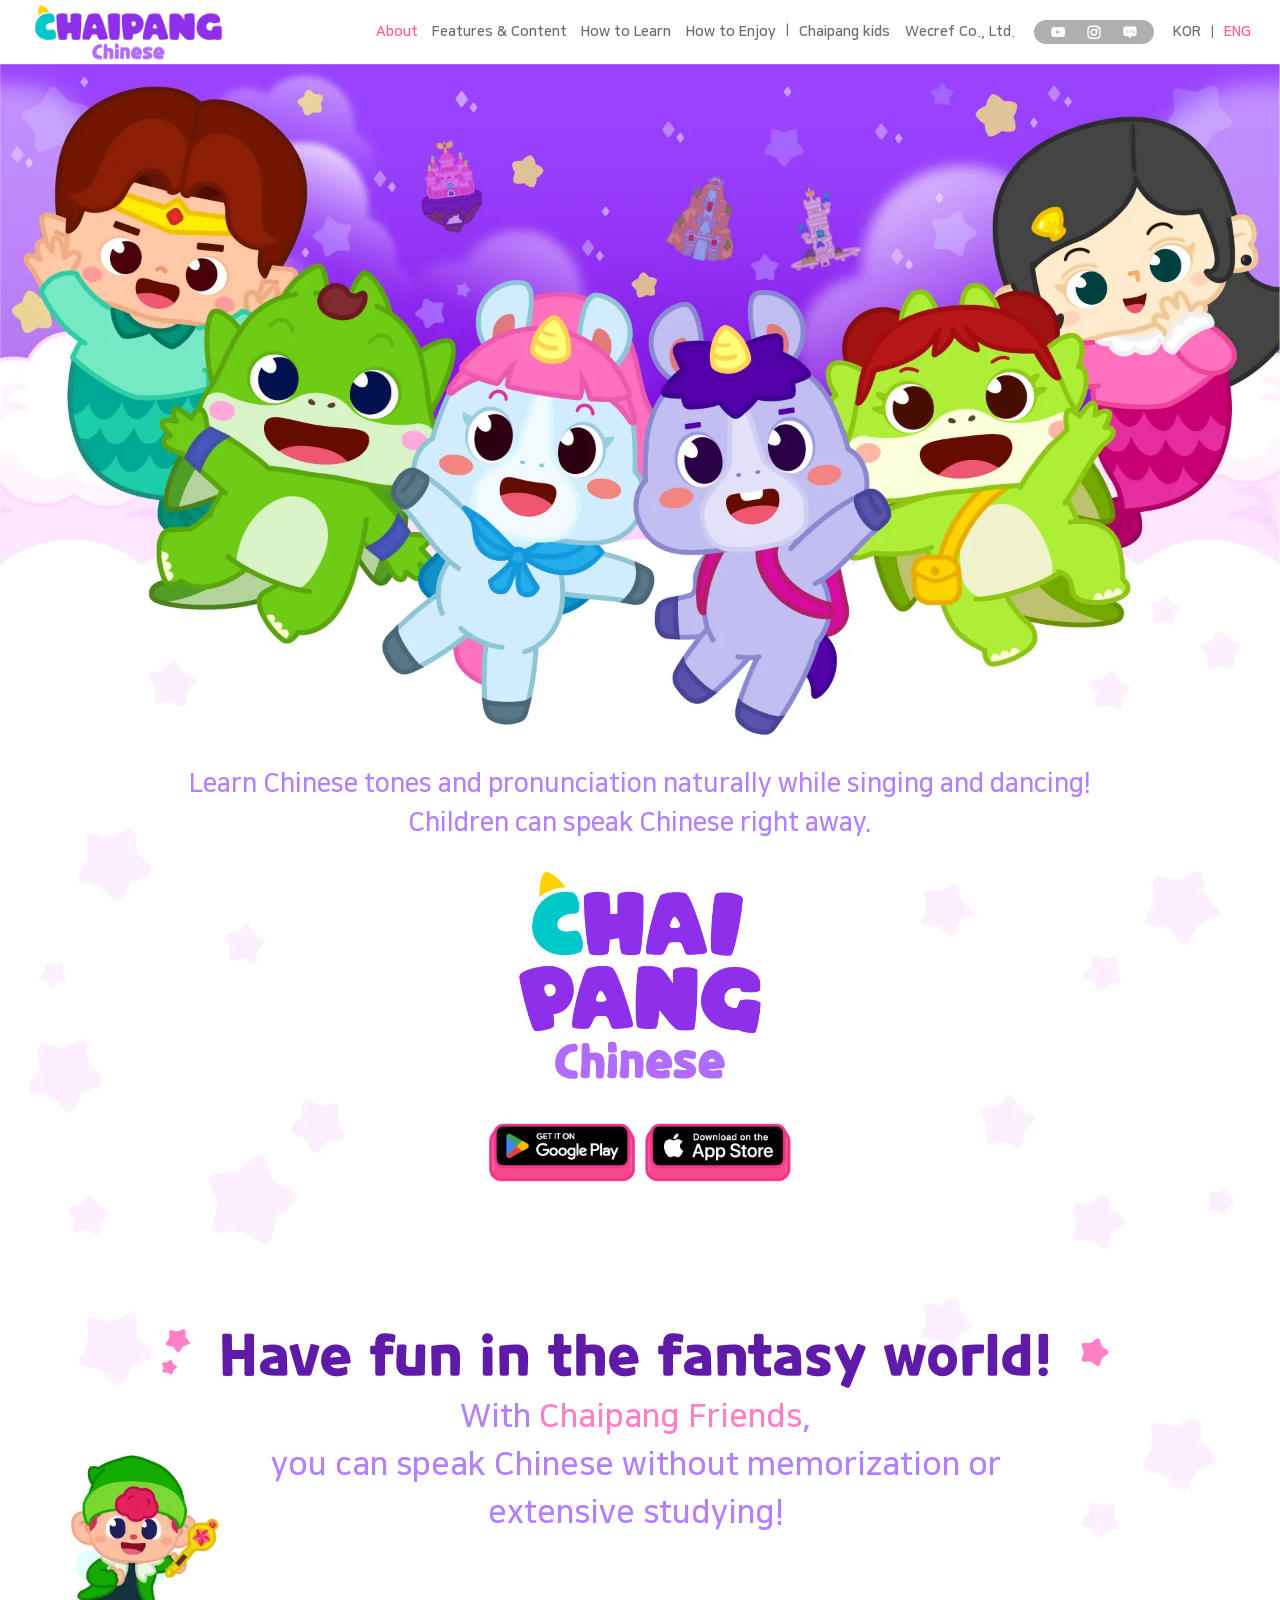
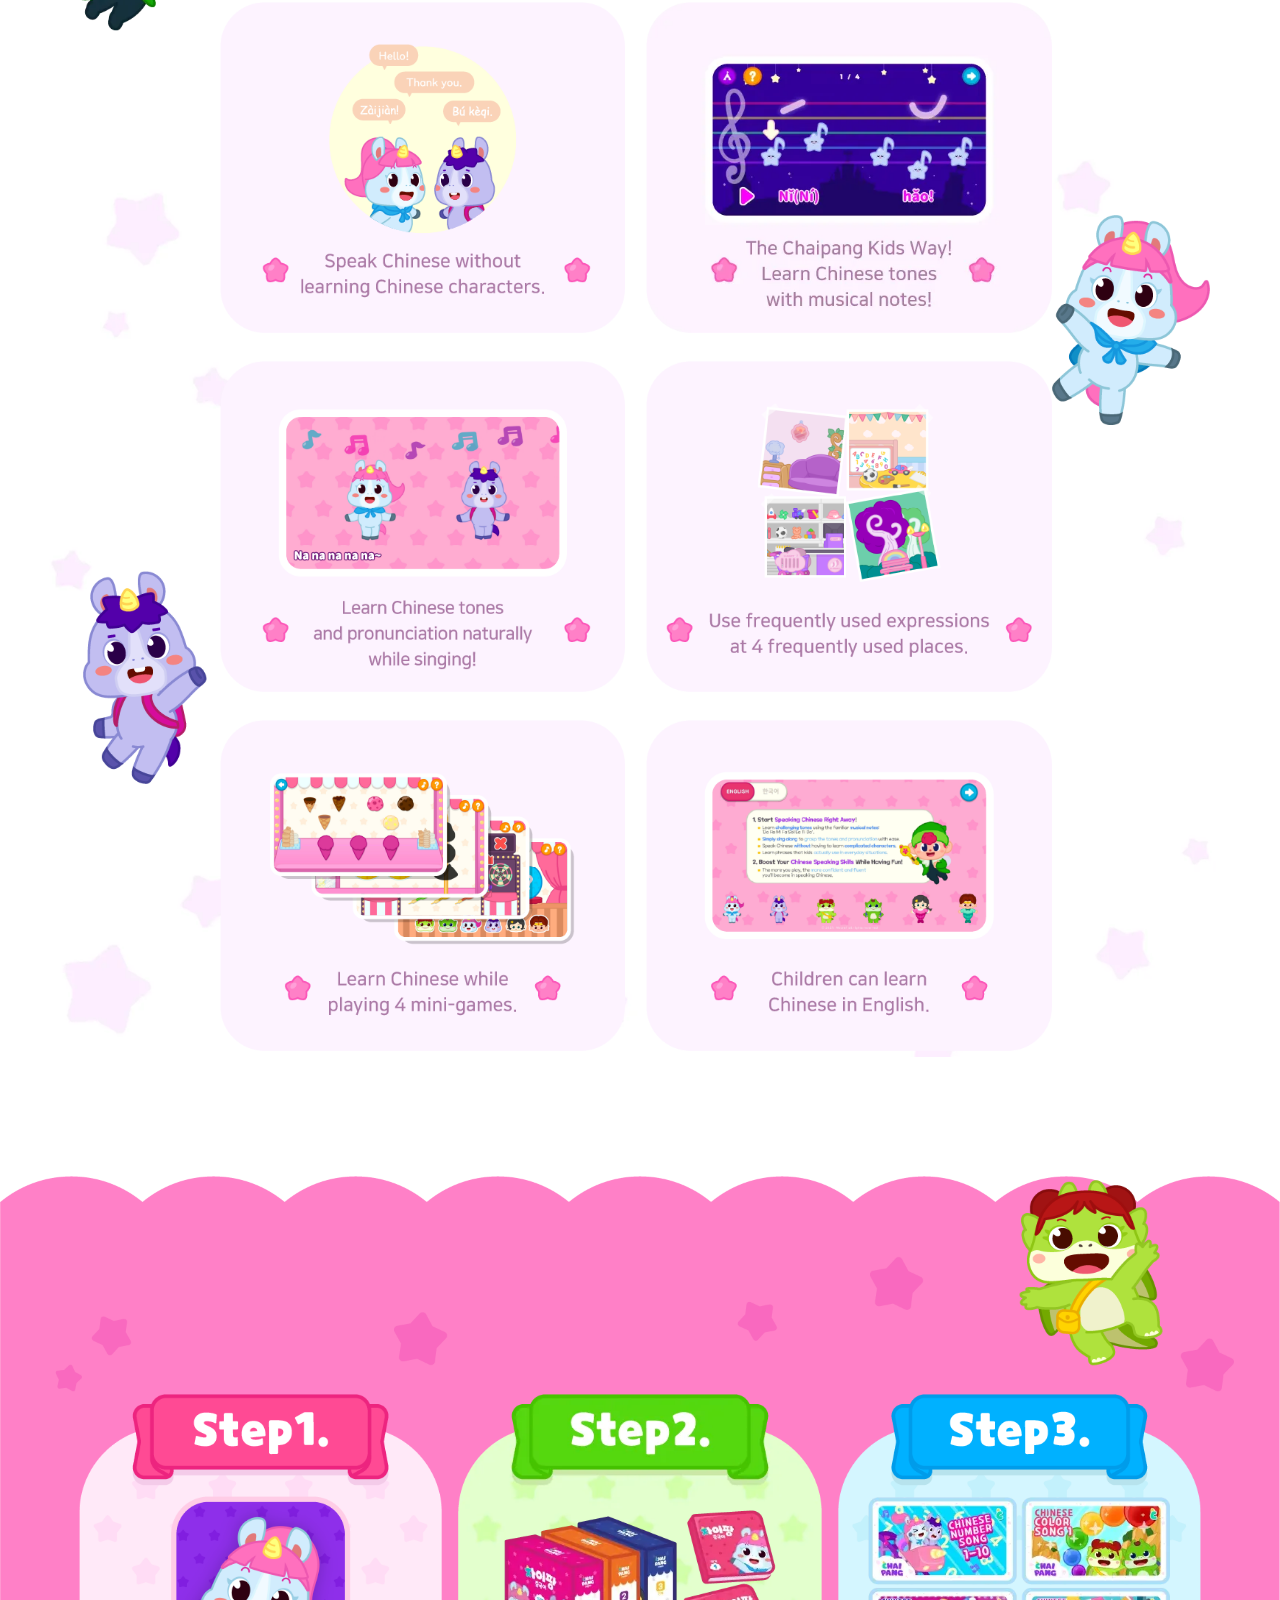
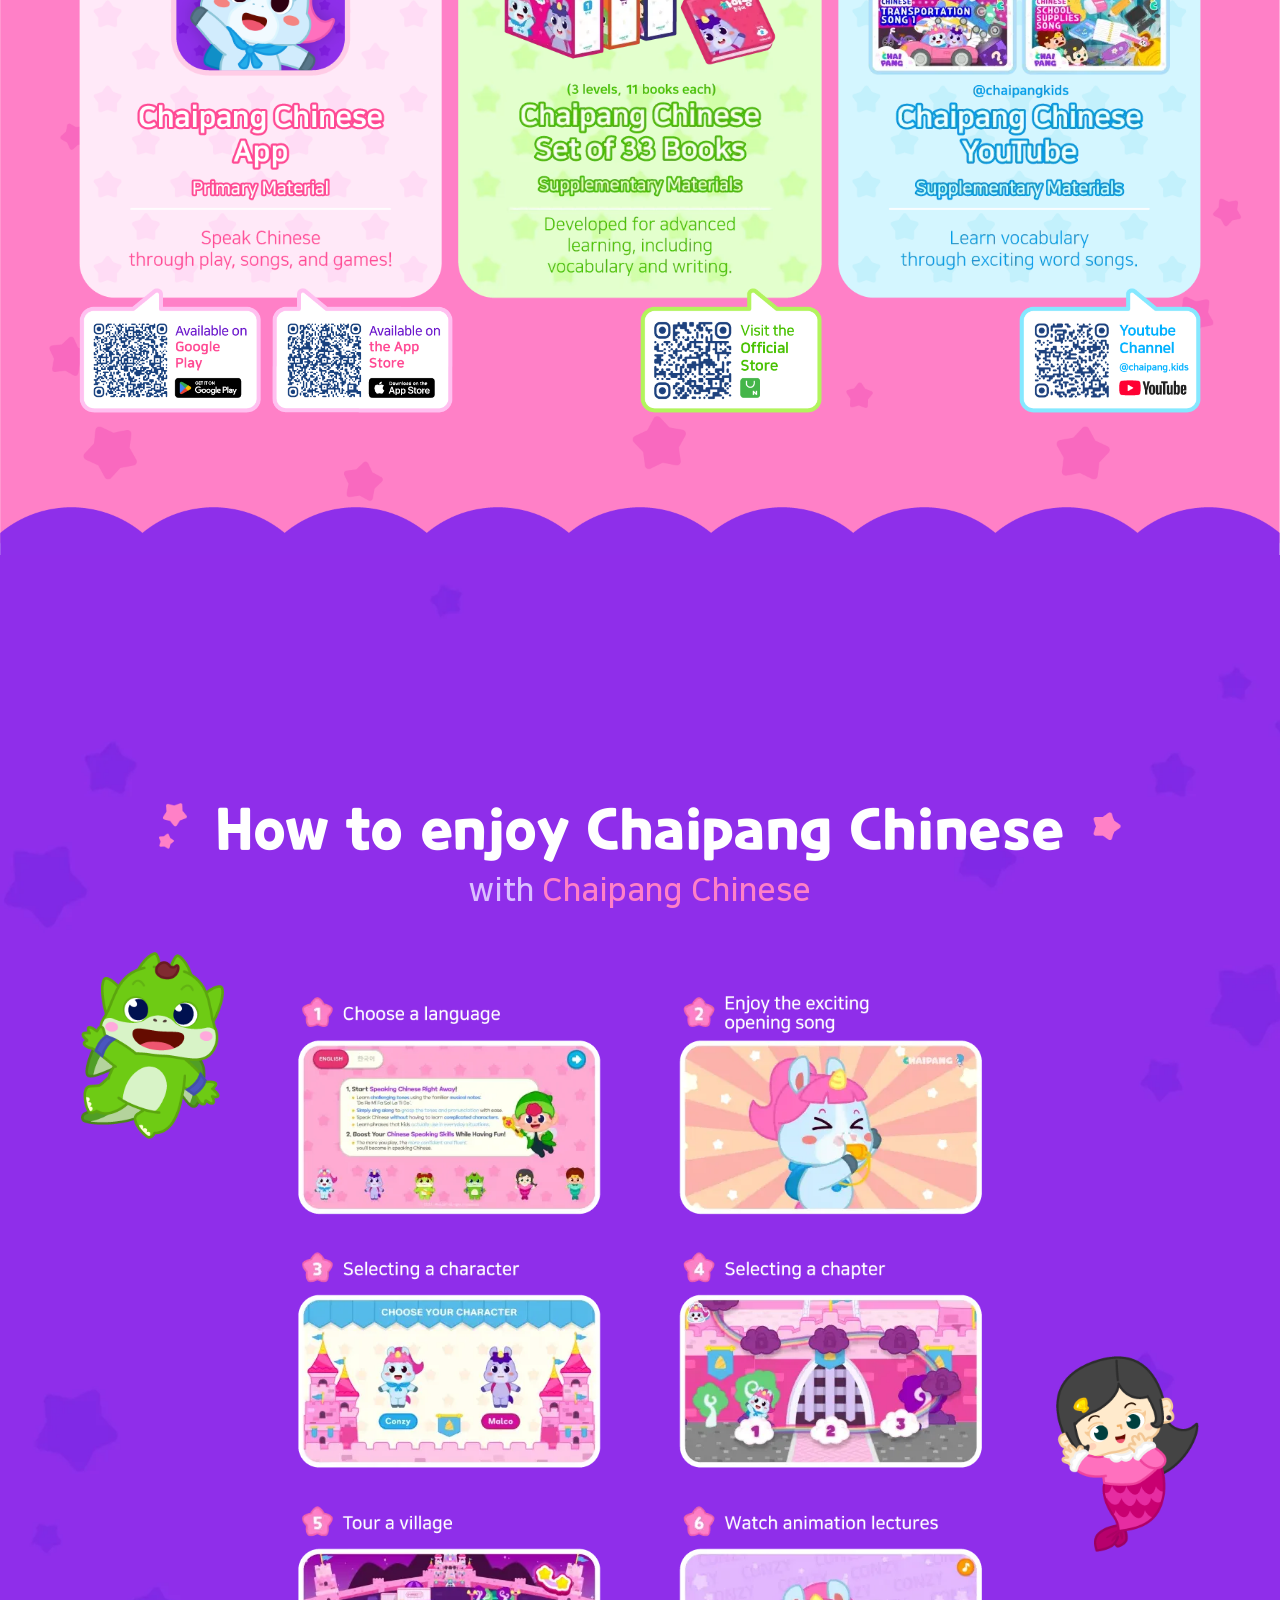
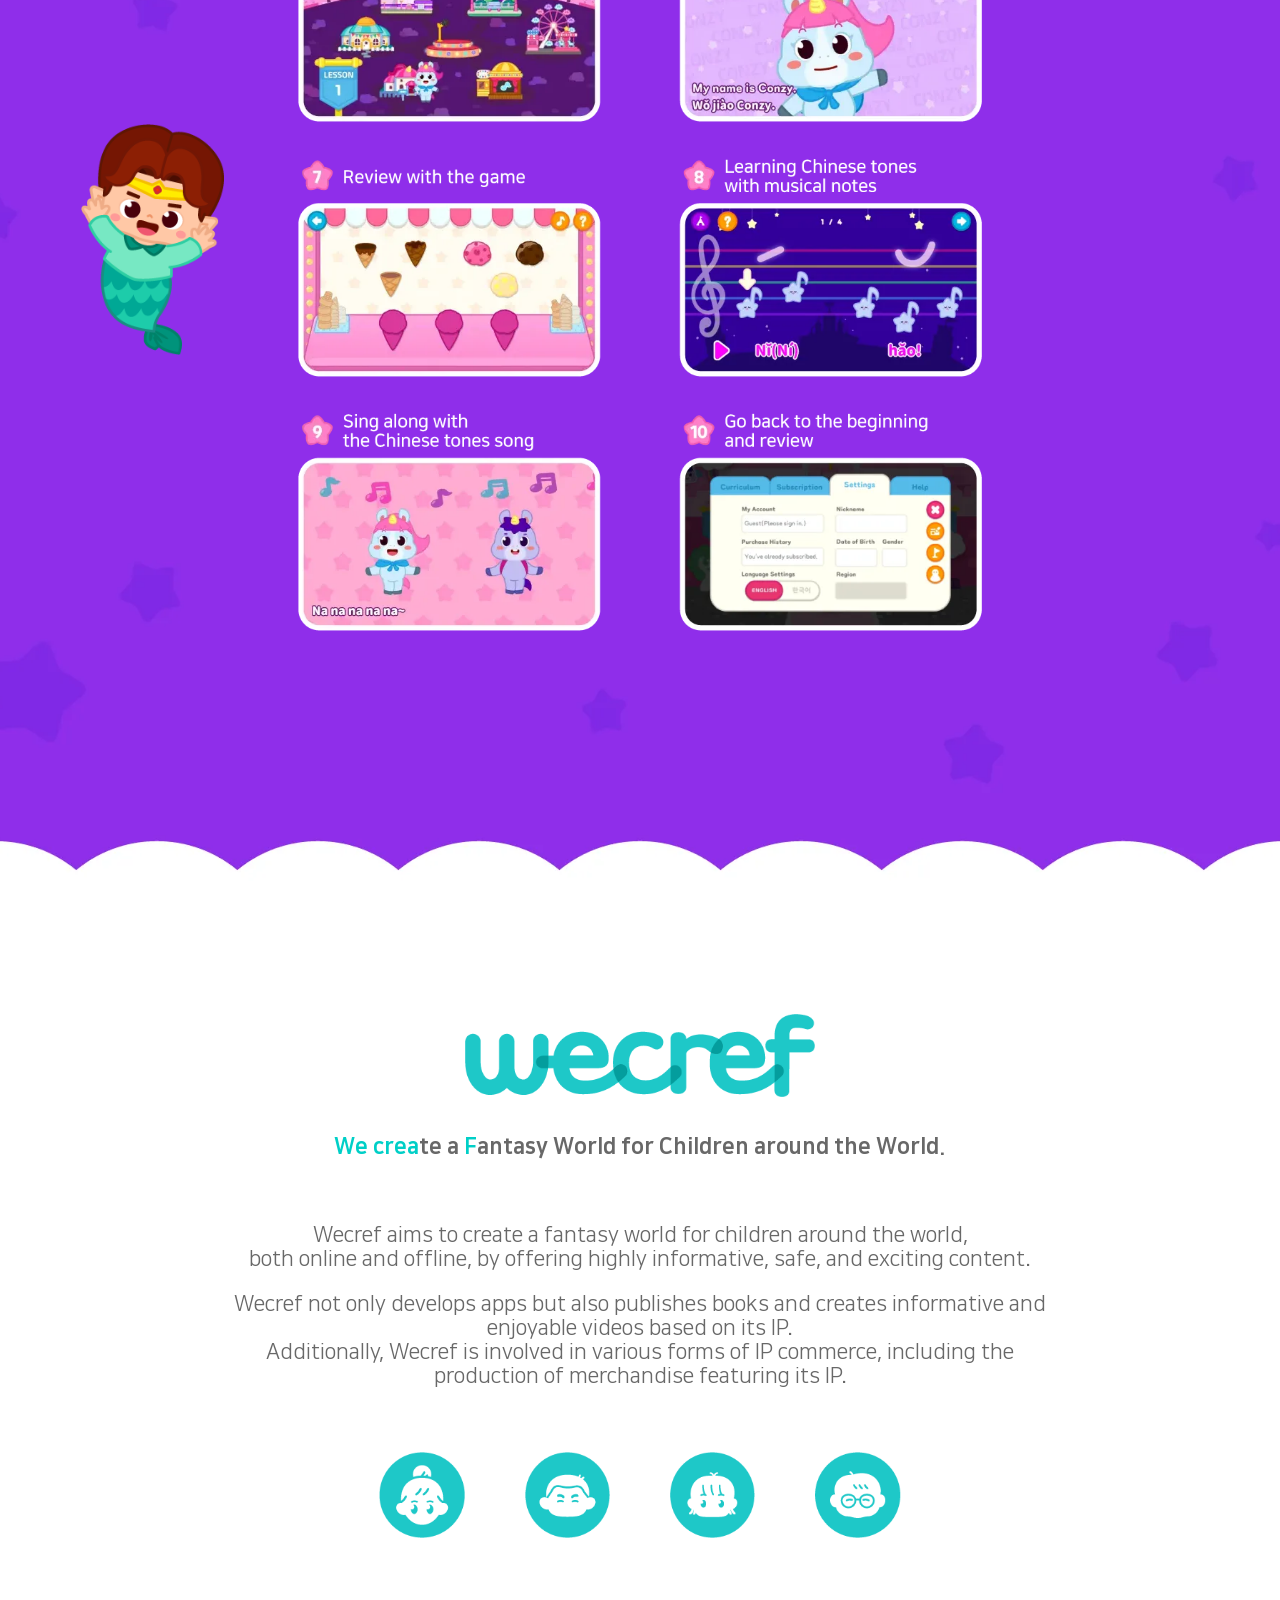
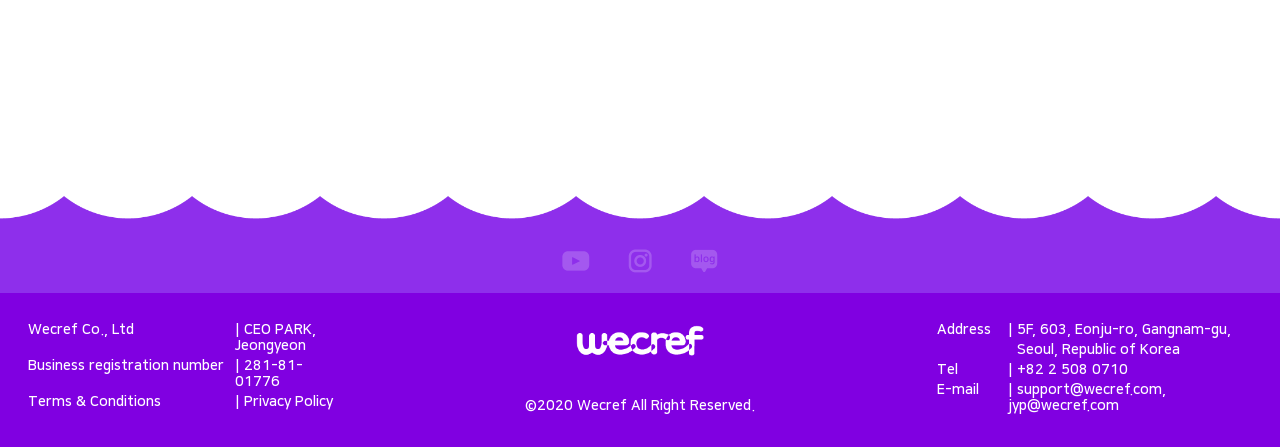
==== commit aeb5926e: "footer: ©2021 → ©2020 통일" ====
--- a/en_index.html
+++ b/en_index.html
@@ -431,7 +431,7 @@
             <img src="./components/footer/images/wecrefLogo.png" alt="위크리프 로고" />
           </picture>
         </li>
-        <li>©2021 Wecref All Right Reserved.</li>
+        <li>©2020 Wecref All Right Reserved.</li>
       </ul>
       <ul class="info-list">
         <li><span>Address</span><span>| 5F, 603, Eonju-ro, Gangnam-gu,</span></li>
@@ -454,7 +454,7 @@
           <source srcset="./components/footer/images/wecrefLogo.webp" type="image/webp">
           <img src="./components/footer/images/wecrefLogo.png" alt="wecref logo" />
         </picture>
-        <p>©2021 Wecref All Right Reserved.</p>
+        <p>©2020 Wecref All Right Reserved.</p>
       </div>
     </div>
   </footer>
